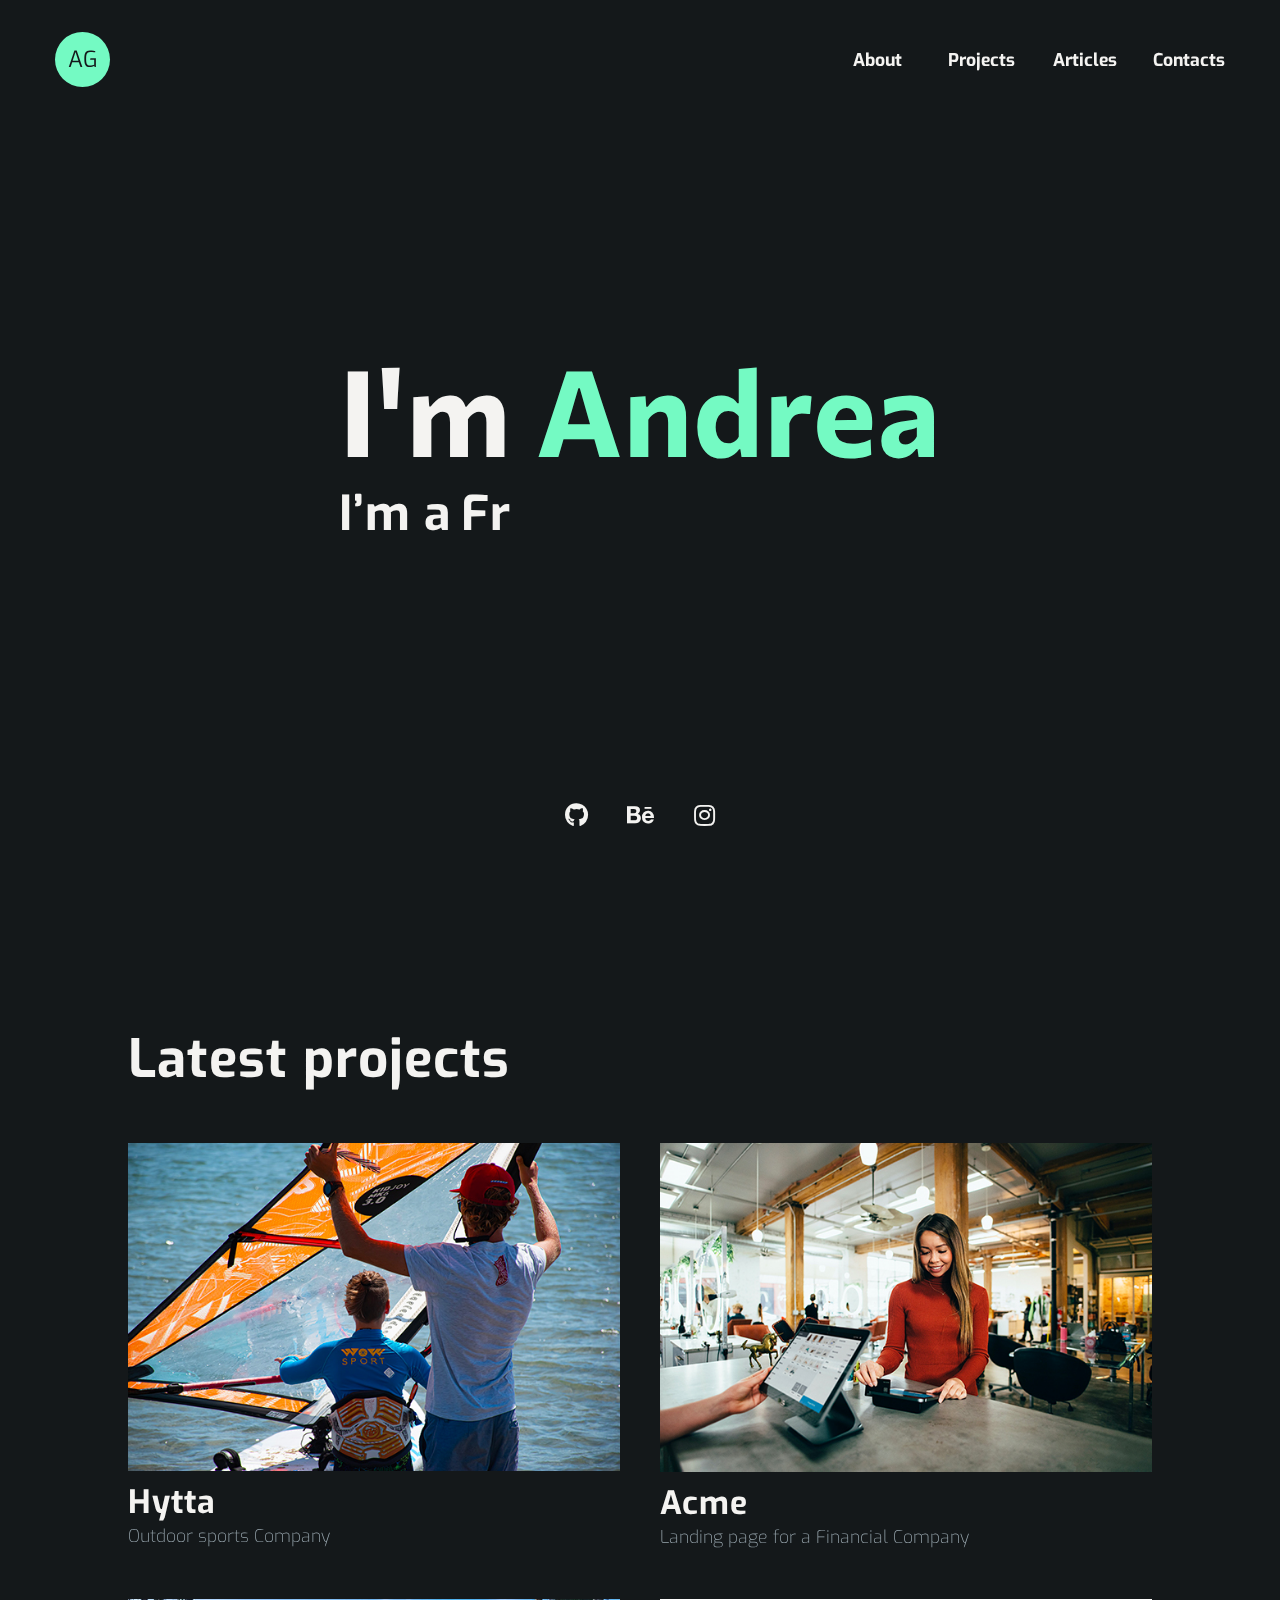
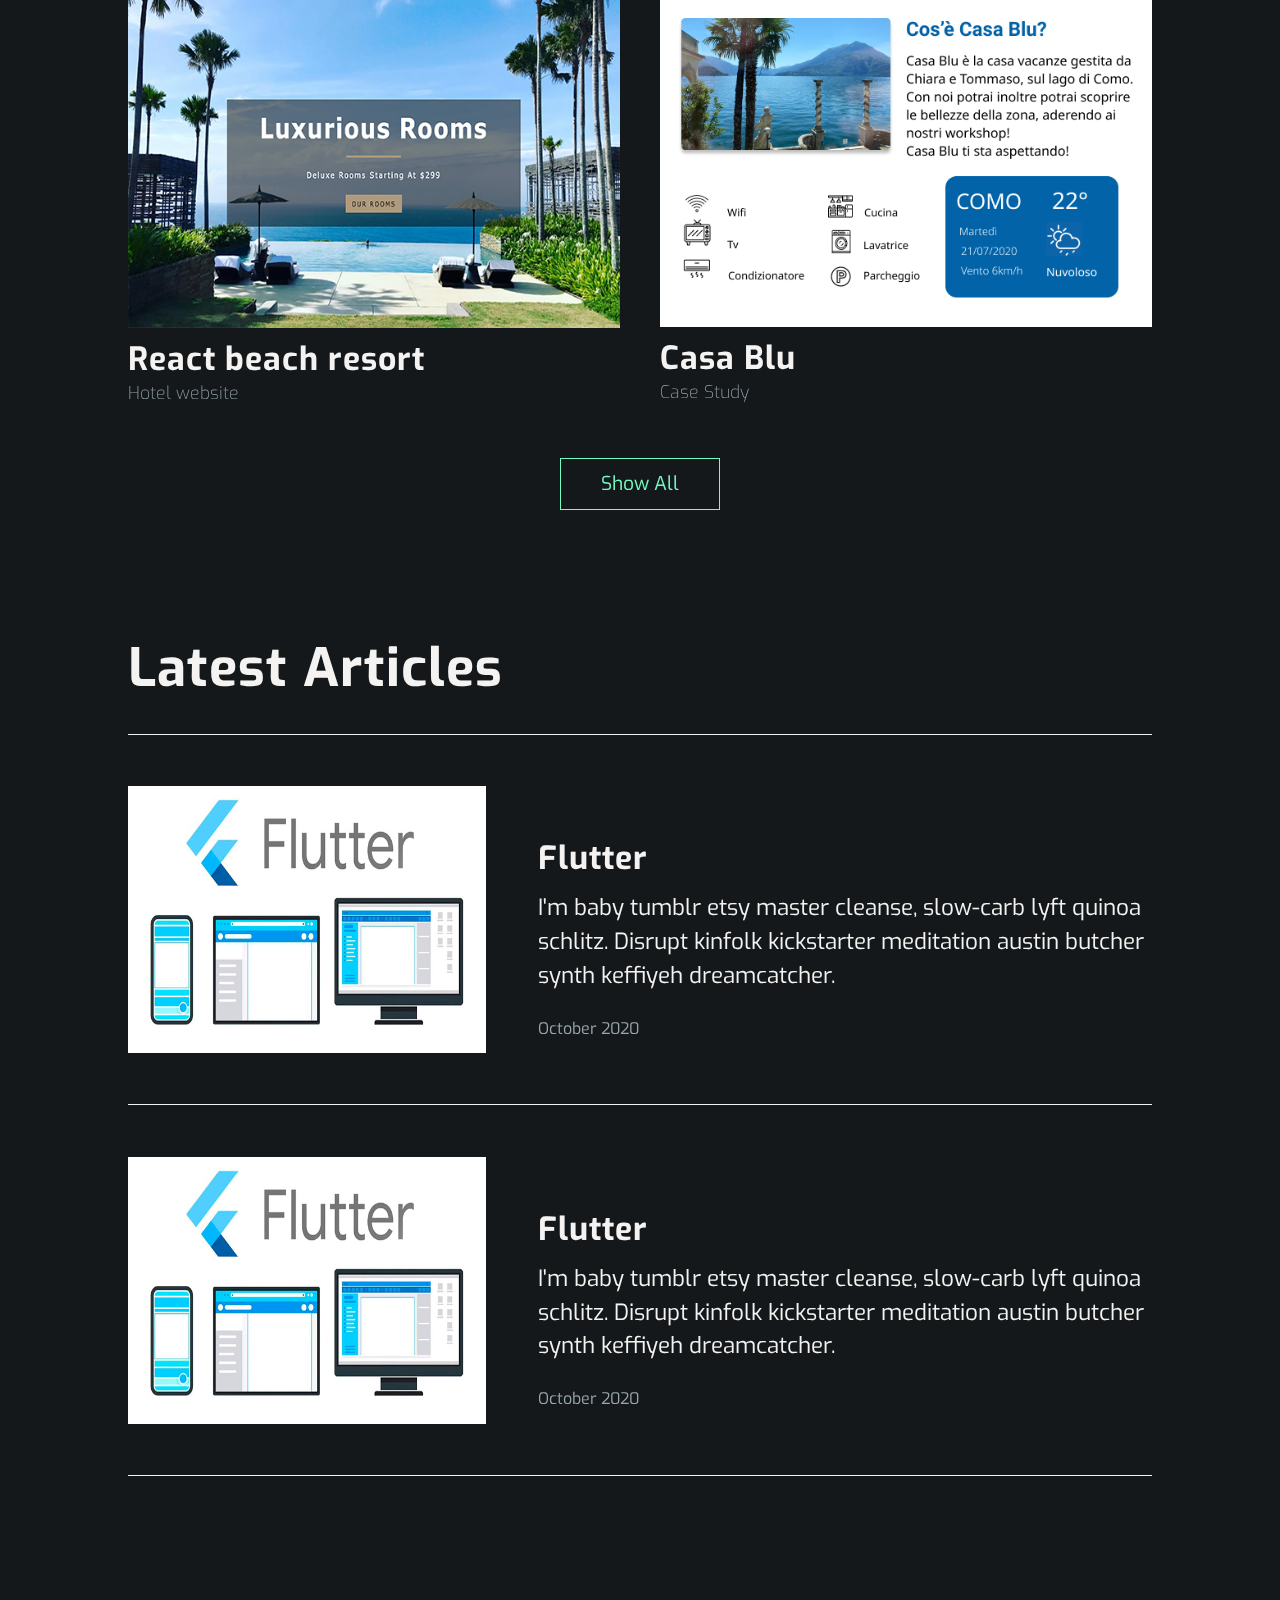
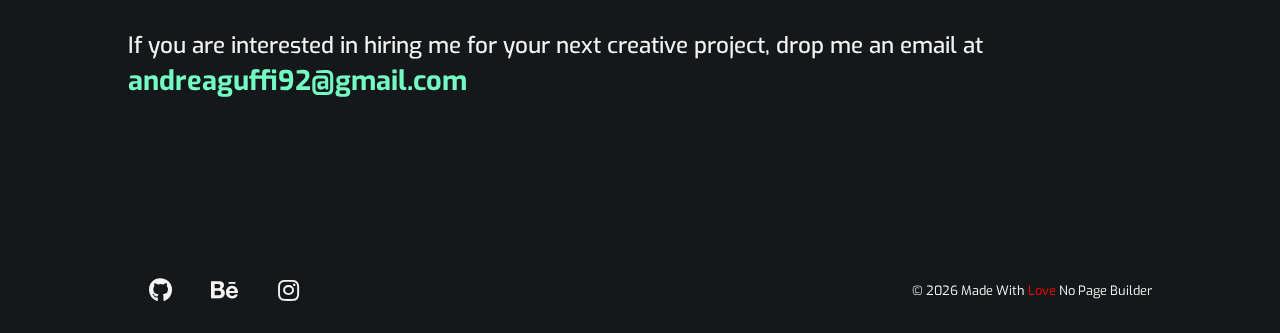
==== index.html @ 1f2b2661 "ok" ====
<!DOCTYPE html>
<html lang="en">
<head>
    <meta charset="UTF-8">
    <meta name="viewport" content="width=device-width, initial-scale=1.0">
    <title>Andrea Guffi Dev</title>
    <!-- font-awesome -->
  <link rel="stylesheet" href="./fontawesome-free-5.12.1-web/css/all.min.css" />
  <!-- font family -->
  <link href="https://fonts.googleapis.com/css2?family=Commissioner:wght@400;600;700&display=swap" rel="stylesheet">
  <link href="https://fonts.googleapis.com/css2?family=Exo:wght@200;400;500;600;700&display=swap" rel="stylesheet">
  <!-- css -->
  <link rel="stylesheet" href="style.css" />
</head>
<body>
  <!-- without this cursor doesn't works-->
  <div class="cursor"></div>

  <!-- navbar -->
  <nav class="nav" id="nav">
    <div class="nav-center">
      <!-- nav header -->
      <div class="nav-header">
        <div class="logo">
          <a href="index.html"><p>AG</p></a> 
        </div>
      
         <!-- <a href="index.html">Guffi Andrea</a> -->
        
        <button class="nav-btn" id="nav-btn">
          <i class="fas fa-bars"></i>
        </button>
      </div>
      <!-- nav-links -->
      <ul class="nav-links">
        <li>
          <a href="about.html">About</a>
        </li>
        <li>
          <a href="projects.html">Projects</a>
        </li>
        <li>
          <a href="articles.html">Articles</a>
        </li>
        <li>
          <a href="contacts.html">Contacts</a>
        </li> 
      </ul>
    </div>
  </nav>
  <!-- end of navbar -->
  <!-- sidebar -->
  <aside class="sidebar" id="sidebar">
    <div>
      <button class="close-btn" id="close-btn">
        <i class="fas fa-times"></i>
      </button>
      <!-- nav-links -->
      <ul class="sidebar-links">
          <a href="about.html">About</a>
        </li>
        <li>
          <a href="projects.html">Projects</a>
        </li>
        <li>
          <a href="articles.html">Articles</a>
        </li>
        <li>
          <a href="contacts.html">Contacts</a>
        </li> 
      </ul>
      <!-- social icons -->
      <ul class="social-icons ">
        <li>
          <a href="https://github.com/andreuhh" class="social-icon mobile">
            <i class="fab fa-github"></i>
          </a>
        </li>
        <li>
          <a href="https://www.behance.net/andreaguffi" class="social-icon mobile">
            <i class="fab fa-behance"></i>
          </a>
        </li>
        <li>
          <a href="https://www.instagram.com/andrea_wanderlust92/" class="social-icon mobile">
            <i class="fab fa-instagram"></i>
          </a>
        </li>
      </ul>
    </div>
  </aside>

  <div class="hero">
    <div class="hero__content">
        <h1>I'm <span>Andrea</span></h1>
        <div class="intro">
          <h3>I’m  a </h3>
          <h3 class="typing"></h3>
        </div>
    </div>
  </div>
  <ul class="social-icons hero-icons">
    <li>
      <a href="https://github.com/andreuhh" class="social-icon second">
        <i class="fab fa-github"></i>
      </a>
    </li>
    <li>
      <a href="https://www.behance.net/andreaguffi" class="social-icon second">
        <i class="fab fa-behance"></i>
      </a>
    </li>
    <li>
      <a href="https://www.instagram.com/andrea_wanderlust92/" class="social-icon second">
        <i class="fab fa-instagram"></i>
      </a>
    </li>
  </ul>

  <main>
    <h2>Latest projects</h2>

    <section class="projects">

      <article class="projects__container">
        <div class="projects__container__single">
          <!--<div class="cardImg cardImg--1"></div>-->
            <img src="img/hytta-sm.jpg" alt="" width="100%" height="auto">
          <a href="hytta.html"><h4>Hytta</h4></a>
          <p>Outdoor sports Company</p>
        </div>

        <div class="projects__container__single">
          <!--<div class="cardImg cardImg--2"></div>-->
          <img src="img/acme.jpg" alt="" width="100%" height="auto">
          <a href="acme.html"><h4>Acme</h4></a>
          <p>Landing page for a Financial Company</p>
        </div>

      </article>

      <article class="projects__container">
        <div class="projects__container__single">
          <img src="img/resort-sm.jpg" alt="" width="100%" height="auto">
          <a href="reactresort.html"><h4>React beach resort</h4></a>
          <p>Hotel website</p>
        </div>

        <div class="projects__container__single">
          <!--<div class="cardImg cardImg--1"></div>-->
          <img src="img/casabluCard.jpg" alt="" width="100%" height="auto">
          <a href=""><h4>Casa Blu</h4></a>
          <p>Case Study</p>
        </div>       
      </article>
 
      <a href="projects.html">
        <button class="btn--primary">Show All</button>
      </a>
    </section>

    <h2>Latest Articles</h2>
    <section class="blog">

      <article class="blog__container">

        <div class="blog__container__single">
          <img src="img/flutter-sm.jpg" alt="" width="100%" height="auto"> 
          <div class="blog__container__single--container">
            
            <a href=""><h4>Flutter</h4></a>
            <p>I'm baby tumblr etsy master cleanse, slow-carb lyft quinoa schlitz. Disrupt kinfolk kickstarter meditation austin butcher synth keffiyeh dreamcatcher.</p>
            <p class="date">October 2020</p>
          </div>   
        </div>

        <div class="blog__container__single">
          <img src="img/flutter-sm.jpg" alt="" width="100%" height="auto"> 
          <div class="blog__container__single--container">
            
            <a href=""><h4>Flutter</h4></a>
            <p>I'm baby tumblr etsy master cleanse, slow-carb lyft quinoa schlitz. Disrupt kinfolk kickstarter meditation austin butcher synth keffiyeh dreamcatcher.</p>
            <p class="date">October 2020</p>
          </div>  
        </div>

      </article>
    </section>

    <div class="emailCta">
      <p>If you are interested in hiring me for your next creative project, drop me an email at</p>
      <a href="andreaguffi92@gmail.com">andreaguffi92@gmail.com</a>
    </div>
  </main>

  <!-- footer -->
  <footer class="footer">

    <ul class="social-icons">
      <li>
        <a href="https://github.com/andreuhh" class="social-icon">
          <i class="fab fa-github"></i>
        </a>
      </li>
      <li>
        <a href="https://www.behance.net/andreaguffi" class="social-icon">
          <i class="fab fa-behance"></i>
        </a>
      </li>
      <li>
        <a href="https://www.instagram.com/andrea_wanderlust92/" class="social-icon">
          <i class="fab fa-instagram"></i>
        </a>
      </li>
    </ul>
    
    <p>&copy; <span id="date"></span> Made with <span class="love">love</span> No page builder</p>
  </footer>

   <!-- Script -->
  <script src="./js/app.js"></script> 
  <script src="/js/mouse.js"></script> 
</body>
</html>
---- style.css ----
/*
=============== 
Variables
===============
*/
:root {
  --dark-background: #2F2D2B;
  --dark-background: #14181a;
  --secondary-col:#74FAC3;
  --my-gray-1: #F4F3F1;
  --text-tertiary: #98a6ae;

  --ff-primary: 'Exo', sans-serif;
  --ff-secondary: 'Commissioner', sans-serif;;
  --transition: all 0.3s ease-out;
  --radius: 0.5rem;
  --light-shadow: 0 5px 15px rgba(0, 0, 0, 0.1);
  --dark-shadow: 0 5px 15px rgba(0, 0, 0, 0.2);
  --max-width: 1170px;
}
/*
=============== 
Global Styles
===============
*/

*,
*:before,
*:after {
    -webkit-box-sizing: border-box;
        -moz-box-sizing: border-box;
            box-sizing: border-box;
            /* added later */
            margin: 0;
            padding: 0;
}

body {
  cursor: none;
  font-family: var(--ff-primary);
  background: var(--dark-background);
  color: #f6f5f5;
  font-size: 0.875rem;
}
ul {
  list-style-type: none;
}
a {
  text-decoration: none;
}
img:not(.nav-logo) {
  width: 100%;
  display: block;
}

h1,
h2,
h3,
h4 {
  font-family: var(--ff-primary);
  color: var(--my-gray-1);
  letter-spacing: 1px;
}
h1 {
  font-family: var(--ff-secondary);
  font-size: 3.5rem;
  font-weight: 700;
}
h2 {
  
  font-size: 2rem;
  text-align: left;
}
h3 {
  font-size: 1.7rem;
}
h4 {
  font-size: 1.5rem;
}
p {
  font-size: 1.3rem;
  color: var(--my-gray-1);
  line-height: 1.5;
}

@media screen and (min-width: 768px) {
  h1 {
    font-size: 4.5rem;
  }
  h2 {
    font-size: 3.5rem;
  }
  h3 {
    font-size: 1.75rem;
  }
  h4 {
    font-size: 1rem;
  }
  p{font-size: 1.4rem}
}

@media screen and (min-width: 1000px){
    h1 {
        font-size: 7.5rem;
      } 
      h2 {
        font-size: 3.3rem;
      }
      h3 {
        font-size: 3rem;
      }
      h4 {
        font-size: 2rem;
      }
}


/*  global classes */

.logo{
    width: 55px;
    height: 55px;
    border-radius: 50%;
    background: var(--secondary-col);
    display: flex;
    justify-content: center;
    align-items: center;  
    align-content: center; 
    text-align: center;
}

.logo a:hover{border-bottom: none !important;}

.logo p{margin: 0; color: var(--dark-background);}

.btn {
  color: var(--my-gray-1);
  padding: 0.5rem 1rem;
  display: inline-block;
  font-weight: 700;
  -webkit-transition: var(--transition);
  transition: var(--transition);
  font-size: 1rem;
  border: 2px solid var(--my-gray-1);
  /*cursor: pointer;*/
}

/* section */
.section {
  padding: 3rem 0;
}

.section-center {
  width: 90vw;
  margin: 0 auto;
  max-width: 1170px;
}
@media screen and (min-width: 992px) {
  .section-center {
    width: 95vw;
  }
}

.section-title {
  margin-bottom: 3rem;
  text-align: center;
}

/*
=============== 
Navbar
===============
*/
#nav {
  background: var(--dark-background);
}
#nav a {
  color: var(--my-gray-1);
  font-size: 1.1rem;
}

/*#nav a:hover{
  border-bottom: 2px solid var(--secondary-col);
}*/

.nav-links {
  display: none;
}
.nav {
  background-color: var(--dark-background);
  height: 5rem;
  padding: 2rem;
  display: grid;
  -webkit-box-align: center;
  align-items: center;
  -webkit-transition: var(--transition);
  transition: var(--transition);
}
.nav-center {
  width: 100%;
  max-width: 1170px;
  margin: 0 auto;
}
.nav-header {
  background: var(--dark-background);
  display: grid;
  grid-template-columns: auto 1fr;
  -webkit-box-align: center;
  align-items: center;
}

.nav-header a{
  font-family: var(--ff-primary);
}

.nav-btn {
  background: transparent;
  border-color: transparent;
  color: var(--my-gray-1);
  font-size: 1.8rem;
  /*cursor: pointer;*/
  justify-self: end;
  outline: none;
}
@media screen and (min-width: 768px) {
  .nav {
    background: var(--dark-background);
  }
  .nav-btn {
    display: none;
  }
  .nav-links {
    display: grid;
    grid-template-columns: repeat(4, 1fr);
    justify-items: center;
    -webkit-column-gap: 2rem;
    -moz-column-gap: 2rem;
    column-gap: 2rem;
    justify-self: end;
    color: var(--secondary-col);
    z-index: 100;
  }
  .nav-links a {
    text-transform: capitalize;
    color: var(--secondary-col);
    font-weight: bold;
    -webkit-transition: var(--transition);
    transition: var(--transition);
   
  }
  
  .nav-center {
    color: var(--my-gray-1);
    display: grid;
    grid-template-columns: auto 1fr;
    -webkit-box-align: center;
    align-items: center;
  }
}
/*
=============== 
Sidebar
===============
*/
.sidebar {
  position: fixed;
  top: 0;
  left: 0;
  width: 100%;
  height: 100%;
  background: var(--dark-background);
  z-index: 4;
  display: grid;
  place-items: center;
  -webkit-transition: var(--transition);
  transition: var(--transition);
  /* add later */
  -webkit-transform: translateX(-100%);
  transform: translateX(100%);
}
/* toggle sidebar */
.show-sidebar {
  -webkit-transform: translateX(0);
  transform: translateX(0);
}
.sidebar-links {
  text-align: center;
}
.sidebar-links a {
  font-size: 2rem;
  text-transform: capitalize;
  -webkit-transition: var(--transition);
  transition: var(--transition);
  color: var(--my-gray-1);
  display: inline-block;
  margin-bottom: 1.5rem;
}
.sidebar-links a:hover {
  color: var(--secondary-col);
}
.social-icons {
  text-align: center;
  display: grid;
  margin-top: 3rem;
  width: 12rem;
  grid-template-columns: repeat(3, 1fr);
  justify-items: center;
  color: var(--my-gray-1);
}
.social-icon {
  font-size: 1.5rem;
  color: var(--my-gray-1);
  -webkit-transition: var(--transition);
  transition: var(--transition);
}

.social-icon:hover {
  color: var(--secondary-col);
}
.close-btn {
  position: absolute;
  top: 2rem;
  right: 2rem;
  font-size: 2rem;
  background: transparent;
  border: transparent;
  -webkit-transition: var(--transition);
  transition: var(--transition);
  color: var(--my-gray-1);
  outline: none;
  /*cursor: pointer;*/
}
.close-btn:hover {
  opacity: .9;
}

/*
=============== 
Hero
===============
*/
.hero{
    height: 70vh;
    background: var(--dark-background);
    background-size: cover;
    background-position: center;
    display: flex;
    justify-content: center;
    align-items: center;
    text-align: center;  
    margin: 0 7%;
}

.hero__content span{
    color: var(--secondary-col);
}

.hero h1{
    color: var(--my-gray-1);
}

.hero-icons{margin: 0 auto;}

.intro{display: flex;}
.typing{
  margin-left: 10px;
  position: relative;
}

.typing::after{
  content: "";
  position: absolute;
  right: 5px;
  width: 1px;
  height: 30px;
  /*border-right:  1px solid #fff;*/
  animation: blink 0.5s infinite ease;
}

@keyframes blink{
  0%{
    opacity: 0;
  }
  100%{
    opacity: 1;
  }
}

@media screen and (min-width: 768px){
  .hero{height: 80vh;}
}

/*
=============== 
main
===============
*/

main{margin: 20% 5% 10% 5%;text-align: center;}

section.projects{margin-bottom: 15%;}

section.projects p{font-weight: 200; font-size: 1.1rem;}

.projects__container__single{margin-top: 10%;text-align: left;}
.projects__container__single h4{padding-top: 2%; font-weight: 700;}
.projects__container__single p{color: var(--text-tertiary);}

@media screen and (min-width: 768px){
    main{margin: 15% 7% 10% 7%;text-align: center;} 
    .projects__container{
        display: grid; 
        justify-content: space-around;
        grid-template-columns: 1fr 1fr;
        grid-gap: 40px;
    }
}

@media screen and (min-width: 1024px){
  main{margin: 15% 10% 10% 10%;text-align: center;} 
  .projects__container{
      display: grid; 
      justify-content: space-around;
      grid-template-columns: 1fr 1fr;
      grid-gap: 40px;
  }
}

.btn--primary{
  background-color: var(--dark-background);
  text-align: center;
  margin: 5% auto;
  color: var(--secondary-col);
  border: 1px solid var(--secondary-col);
  padding: .6rem 2.2rem;
  font-size: 1.2rem;
  -webkit-transition: var(--transition);
  transition: var(--transition);
  /*cursor: pointer;*/
  font-family: var(--ff-primary);
  transition: var(--transition);
  outline: none;
}

.btn--primary:hover{
  background-color: var(--secondary-col);
  color: var(--dark-background);
}


@media screen and (min-width: 768px){
  .btn--primary{padding: .8rem 2.5rem;}
  section.projects{margin-bottom: 7%;}
}

/*
=============== 
blog
===============
*/
.blog__container{text-align: left; padding-top: 3%;}
.blog__container p{padding: 2% 0;}
.blog__container__single{padding: 5% 0;}
.blog__container__single:last-child{border-bottom: 1px solid var(--my-gray-1);}
.blog__container__single--container{padding-top: 5%;}

p.date{ 
  font-size: .9rem;
  color: var(--text-tertiary);
}


@media screen and (min-width: 768px){
  .blog__container__single{display: flex; border-bottom: 1px solid var(--my-gray-1);}
  .blog__container__single:first-child{border-top: 1px solid var(--my-gray-1);}
  .blog__container__single img{width: 35%;}
  .blog__container__single--container{width: 65%; padding-left: 5%;}
  p.date{ font-size: 1rem;}
}

/*
=============== 
email cta
===============
*/
.emailCta{text-align: left;}
.emailCta p:first-child{padding-top: 15%; font-weight: 500;}
.emailCta a{
  font-size: 1.7rem; 
  color: var(--secondary-col);
  font-weight: 700;
}

@media screen and (min-width: 1024px){
  .emailCta{text-align:left;}
}

/*
=============== 
footer
===============
*/
footer{
  display: flex;
  justify-content: space-between;
  align-items: center;
  margin: 2% 10% 2% 10%;
}

.footer .social-icons {
  margin-bottom: 0rem; 
}
.footer .social-icon {
  color: var(--my-gray-1);
}
.footer .social-icon:hover {
  color: var(--secondary-col);
}
.footer p {
  margin-top: 3rem; 
  font-size: .8rem;
  text-transform: capitalize;
  text-align: center;
  color: var(--my-gray-1);
}

.love{color: red;}

@media screen and (max-width: 500px) {
  .footer {
    display: block;
    margin: 15% 5% 2% 5%;
  }

  .footer p{
    order: 1;
    padding: 5px 0; 
  }

  .footer .social-icons{margin: 0 auto;}
}

/*
=============== 
Projects Page
===============
*/

.btn--primary--project{text-align: center !important;}

/*
=============== 
BLOG Page
===============
*/

.blog__page{
  padding-bottom: 20%;
}

@media screen and (min-width: 768px){
  .blog__page{
    padding-bottom: 10%;
  }
}

/*
=============== 
About Page
===============
*/
.hero__content--about h1{
  font-size: 2rem;
  text-align: left;
}

.description__text{
  text-align: left;
  padding-top: 5%;
}

.description--sport{padding-top: 15%;}


@media screen and (min-width: 900px){
  .hero__content--about h1{
    font-size: 3rem;
  }

  .description{
    display: grid;
    grid-template-columns: 1fr 1fr;
    grid-gap: 45px;
  }
  .description__text{order: 0; padding-top: 0;}
  .description__img{order: 1;}
}


/*
=============== 
Skills
===============
*/
section.skills{padding-top: 25%;}

.skill {
  margin-bottom: 1.25rem;
}

.skill p {
  margin-bottom: 0.5rem;
  text-transform: capitalize;
  color: var(--my-gray-1);
  text-align: left;
}
.skill-container {
  background: var(--my-gray-1);
  height: 1rem;
  width: 90%;
  border-radius: var(--radius);
  position: relative;
}
.skill-value {
  position: absolute;
  top: 0;
  left: 0;
  background: var(--secondary-col);
  height: 100%;
  width: 50%;
  border-radius: var(--radius);
}
.value-100 {
  width: 100%;
}
.value-90 {
  width: 90%;
}
.value-70 {
  width: 70%;
}
.value-60{
  width: 60%;
}
.value-80 {
  width: 80%;
}
.value-50{
  width: 50%;
}
.skill-text {
  position: absolute;
  top: -2rem;
  left: 50%;
  -webkit-transform: translateX(-50%);
  transform: translateX(-50%);
}
.skill-text-60 {
  left: 60%;
}
.skill-text-70 {
  left: 70%;
}
.skill-text-90 {
  left: 90%;
}
.skill-text-80 {
  left: 80%;
}
.skill-text-100 {
  left: 100%;
}

@media screen and (min-width: 768px) {
  .skills-center {
    display: grid;
    grid-template-columns: 1fr 1fr;
    -webkit-column-gap: 2rem;
    -moz-column-gap: 2rem;
    column-gap: 2rem;
  }
  section.skills{padding-top: 15%;}
}

/*
=============== 
Contacts
===============
*/
section.contacts{text-align: left;}
section.contacts a{color: var(--secondary-col); font-weight: 700;}
section.contacts p{padding-top: 10%;}


/*
=============== 
SINGLE PROJECT
===============
*/

.hero--project{
  background: url(img/hytta-bg.jpg) no-repeat center center;
  background-size: cover;
  background-position: center;
  margin-left: 0;
  margin-right: 0;
  margin-top: 15%;
}

.hero--project.hero--project--resort{background: url(img/resortbg.jpg) no-repeat center center;}
.hero--project.hero--project--acme{background: url(img/acme-bg.jpg) no-repeat center center;}

.main__project h1{font-size: 3rem; text-align: left; margin-top: -10%;}

.main__project--info{
  padding-top: 10%;
  display: flex;
  justify-content: space-between;
  align-items: center;
}

.main__project--info p{font-size: 1.1rem;}

.main__project--info p,
.main__project--info a{
  color: var(--text-tertiary);
}

.main__project--content{
  text-align: left;
  padding-top: 10%;
}

.main__project--content h3{
  padding-top: 5%;
  padding-bottom: 3%;
  font-size: 2.1rem;
}

.main__project--content img{
  padding-top: 5%;
  padding-bottom: 5%;
}

@media screen and (min-width: 768px){
  .hero--project{
    margin-top: 5%;
  }

  .main__project--info,
  .main__project--content{
    padding-top: 3%;
  }

  .main__project--content h3{
    padding-top: 3%;
    padding-bottom: 2%;
    font-size: 2.3rem;
  }
}

/*
=============== 
CURSOR
===============
*/
.cursor{
  width: 1.8rem;
  height: 1.8rem;
  border: 2px solid var(--secondary-col);
  border-radius: 50%;
  position: absolute;
  transform: translate(-100%, -100%);
  pointer-events: none;
  transition: all 0.3s ease;
  transition-property: transform, background;
  transform-origin: 100% 100%;
  z-index: 1;
  /*backdrop-filter: grayscale();*/
  backdrop-filter: hue-rotate(180deg);
  display: none;
}

.link-grow{
  transform: scale(1.5);
  background: var(--text-tertiary);
}

.hovered-link{
  color: red;
}

@media screen and (min-width: 1025px){
  .cursor{
    /*transform: translate(-50%, -50%);*/
    display: block;
  }
}
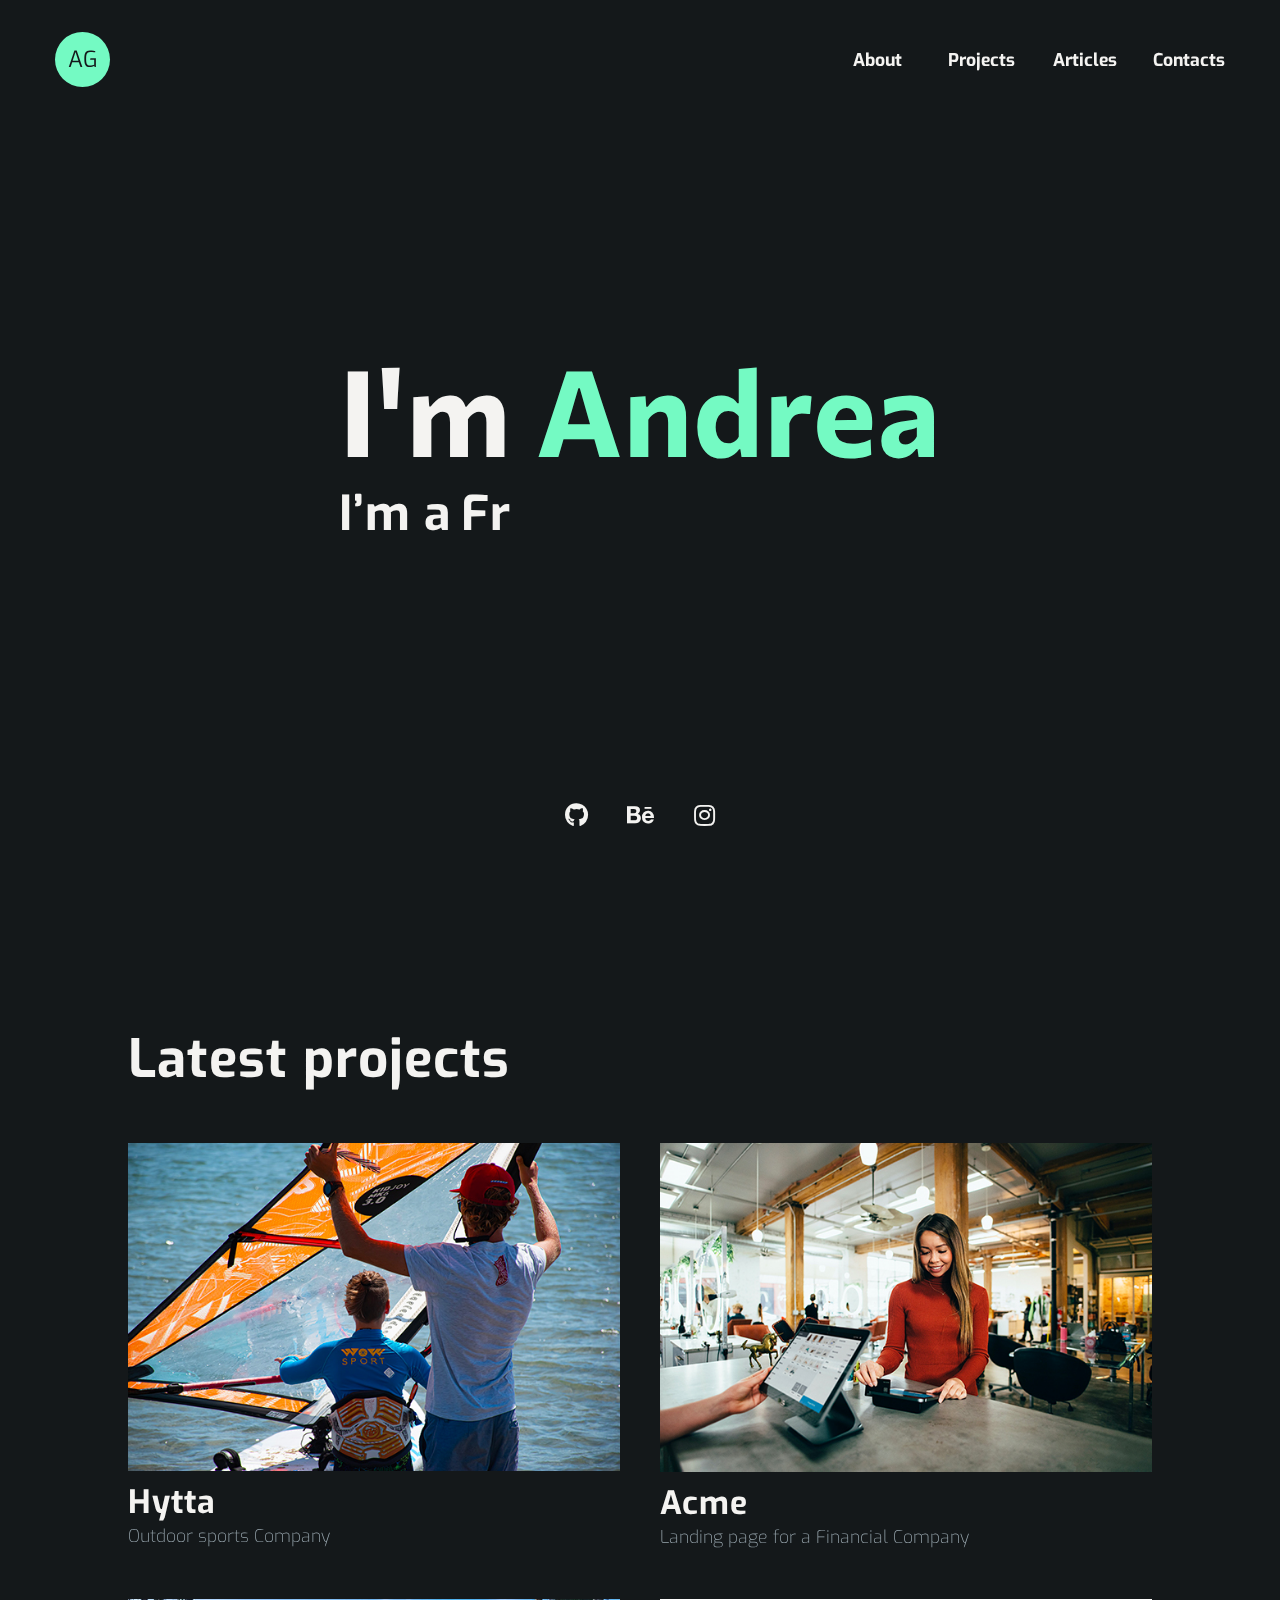
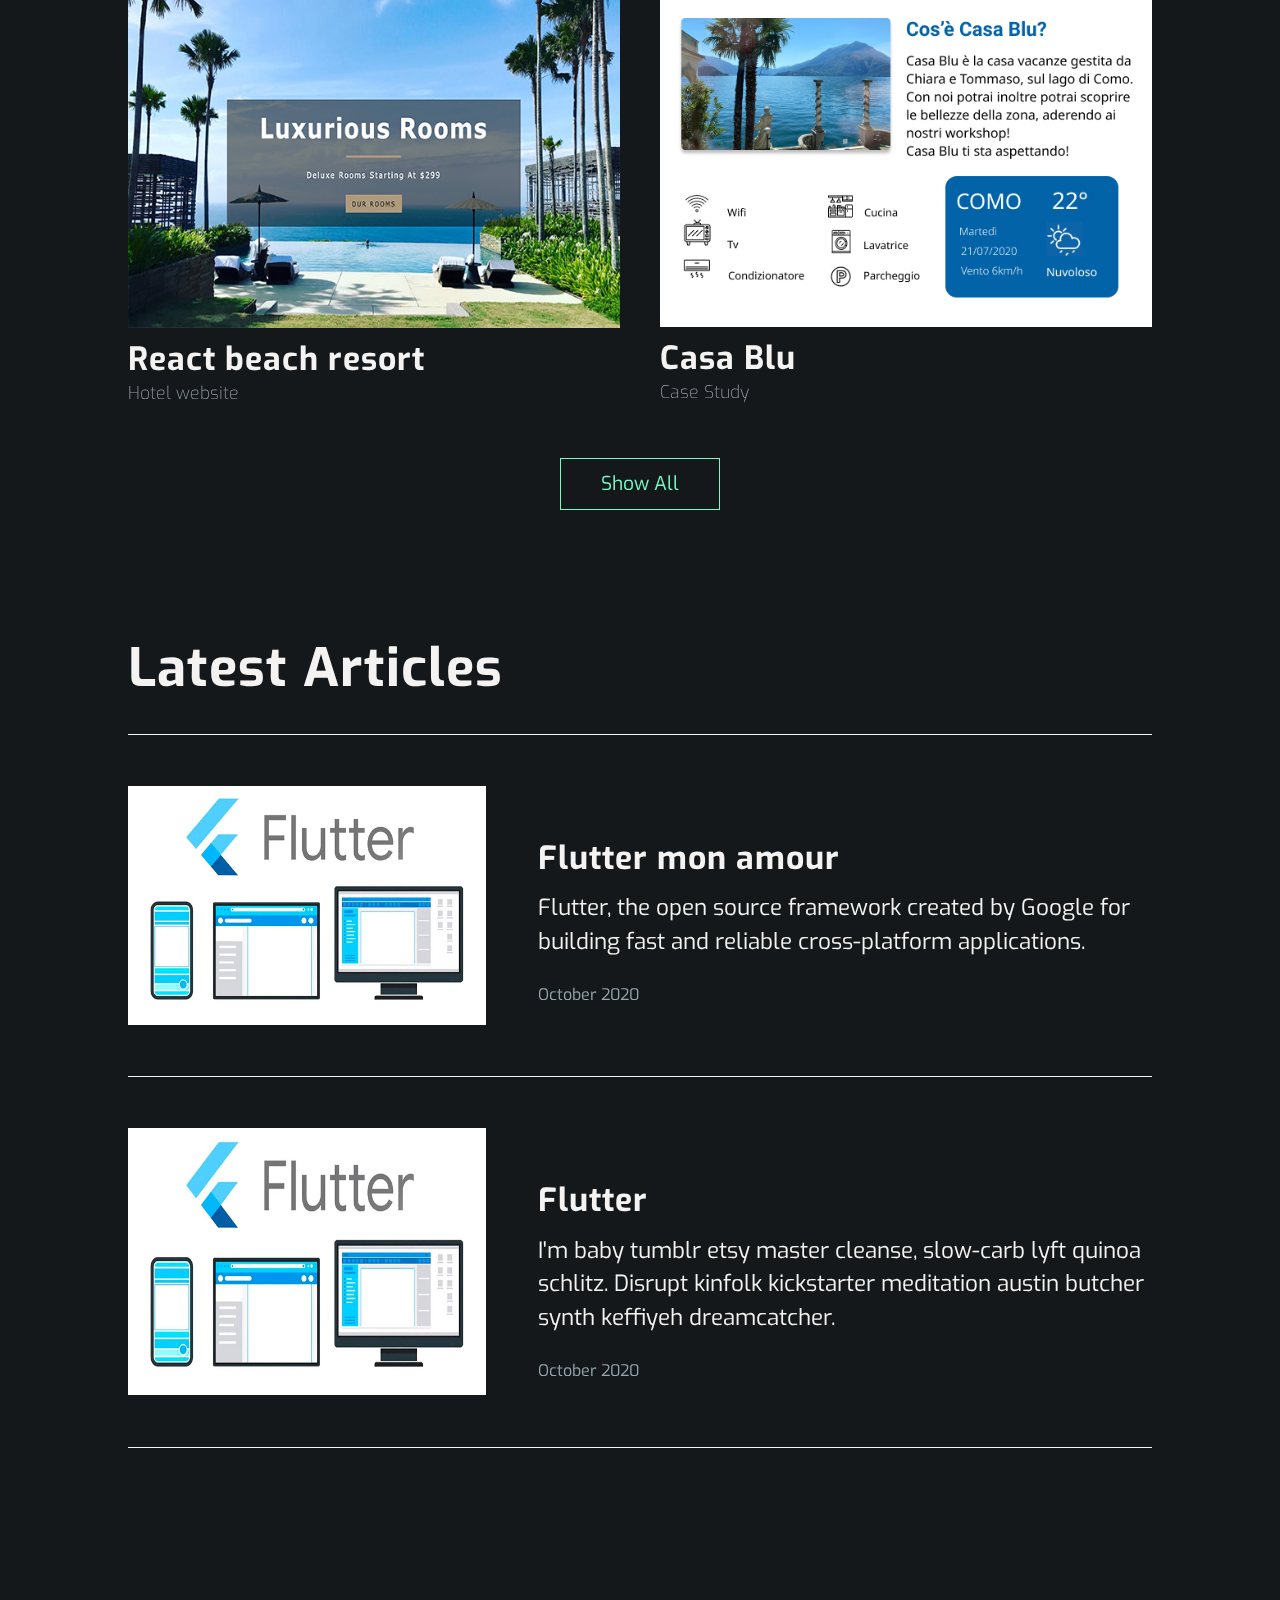
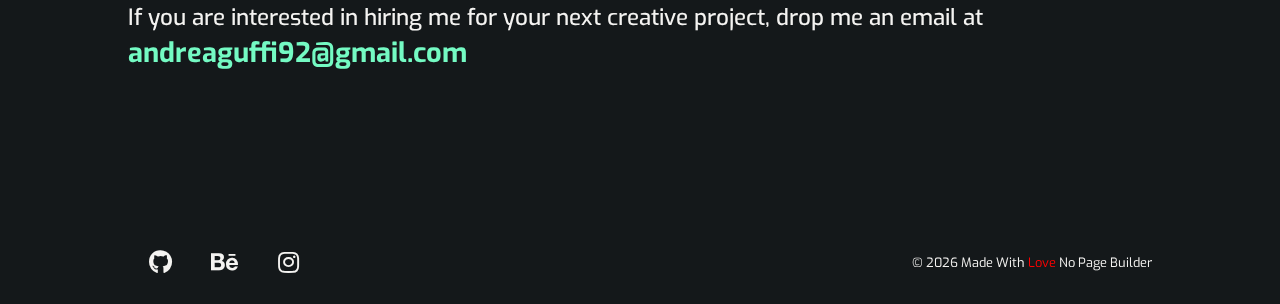
==== commit 56460574: "flutter article" ====
--- a/index.html
+++ b/index.html
@@ -149,7 +149,7 @@
         <div class="projects__container__single">
           <!--<div class="cardImg cardImg--1"></div>-->
           <img src="img/casabluCard.jpg" alt="" width="100%" height="auto">
-          <a href=""><h4>Casa Blu</h4></a>
+          <a href="casablu-bg.html"><h4>Casa Blu</h4></a>
           <p>Case Study</p>
         </div>       
       </article>
@@ -168,8 +168,11 @@
           <img src="img/flutter-sm.jpg" alt="" width="100%" height="auto"> 
           <div class="blog__container__single--container">
             
-            <a href=""><h4>Flutter</h4></a>
-            <p>I'm baby tumblr etsy master cleanse, slow-carb lyft quinoa schlitz. Disrupt kinfolk kickstarter meditation austin butcher synth keffiyeh dreamcatcher.</p>
+            <a href="art-flutter.html"><h4>Flutter mon amour</h4></a>
+            <p>
+              Flutter, the open source framework created by Google for building 
+              fast and reliable cross-platform applications.
+            </p>
             <p class="date">October 2020</p>
           </div>   
         </div>
@@ -220,5 +223,6 @@
    <!-- Script -->
   <script src="./js/app.js"></script> 
   <script src="/js/mouse.js"></script> 
+  <script src="/js/text.js"></script>
 </body>
 </html>--- a/style.css
+++ b/style.css
@@ -709,6 +709,10 @@
 
 .hero--project.hero--project--resort{background: url(img/resortbg.jpg) no-repeat center center;}
 .hero--project.hero--project--acme{background: url(img/acme-bg.jpg) no-repeat center center;}
+.hero--project.hero--project--taag{background: url(img/taag.jpg) no-repeat center center;}
+.hero--project.hero--project--casablu{background: url(img/casablu-bg.jpg) no-repeat center center;}
+.hero--project.hero--project--tranqui{background: url(img/tranqui-bg.jpg) no-repeat center center;}
+/*.hero--project.hero--project--flutter{background: url(img/flutter.jpg) no-repeat center center;}*/
 
 .main__project h1{font-size: 3rem; text-align: left; margin-top: -10%;}
 
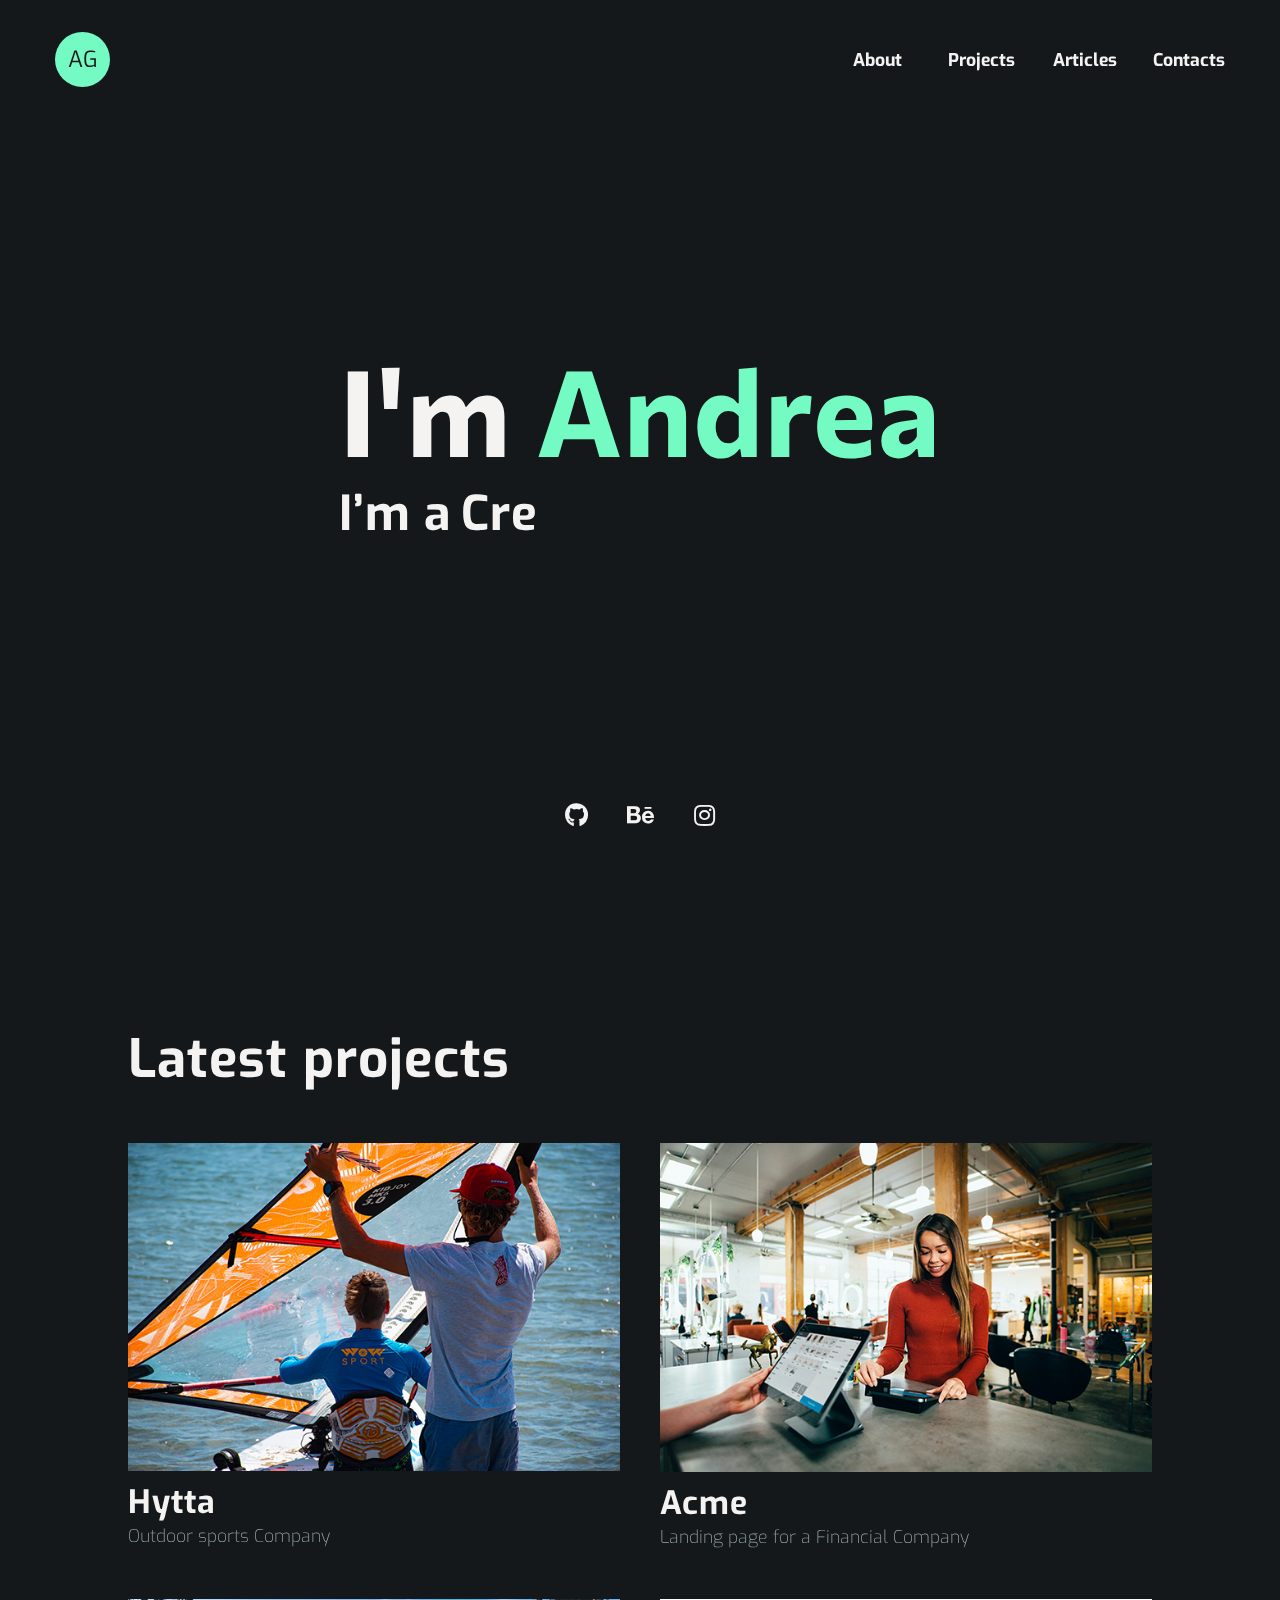
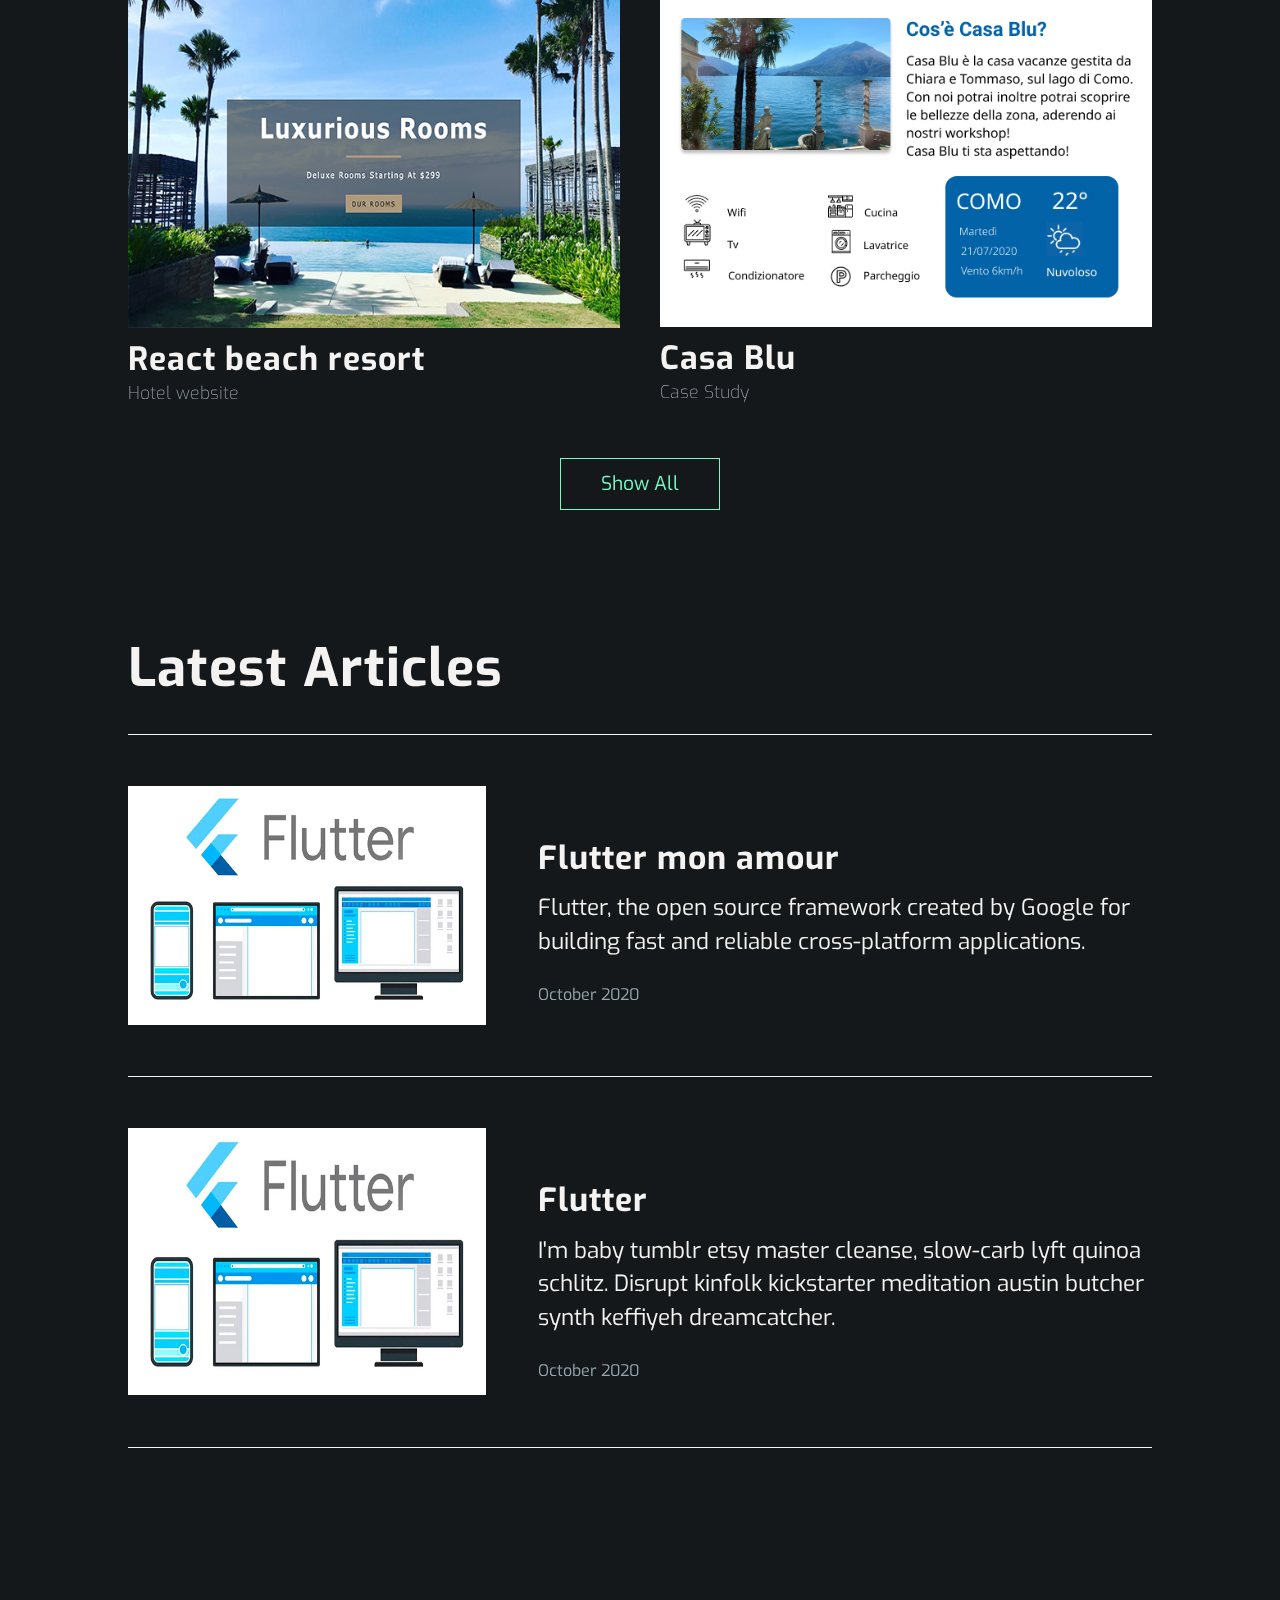
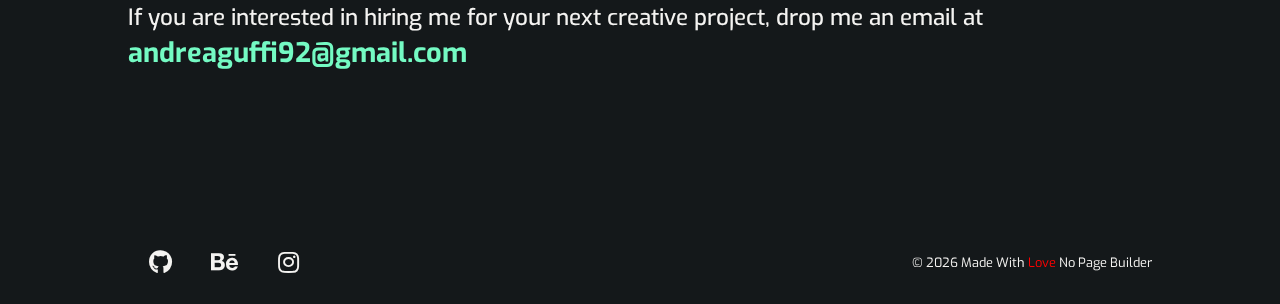
==== commit f6ed7d1e: "ok" ====
--- a/index.html
+++ b/index.html
@@ -155,7 +155,7 @@
       </article>
  
       <a href="projects.html">
-        <button class="btn--primary">Show All</button>
+        <button aria-label="Shoe all project" class="btn--primary">Show All</button>
       </a>
     </section>
 
--- a/style.css
+++ b/style.css
@@ -222,7 +222,7 @@
   justify-self: end;
   outline: none;
 }
-@media screen and (min-width: 768px) {
+@media screen and (min-width: 769px) {
   .nav {
     background: var(--dark-background);
   }
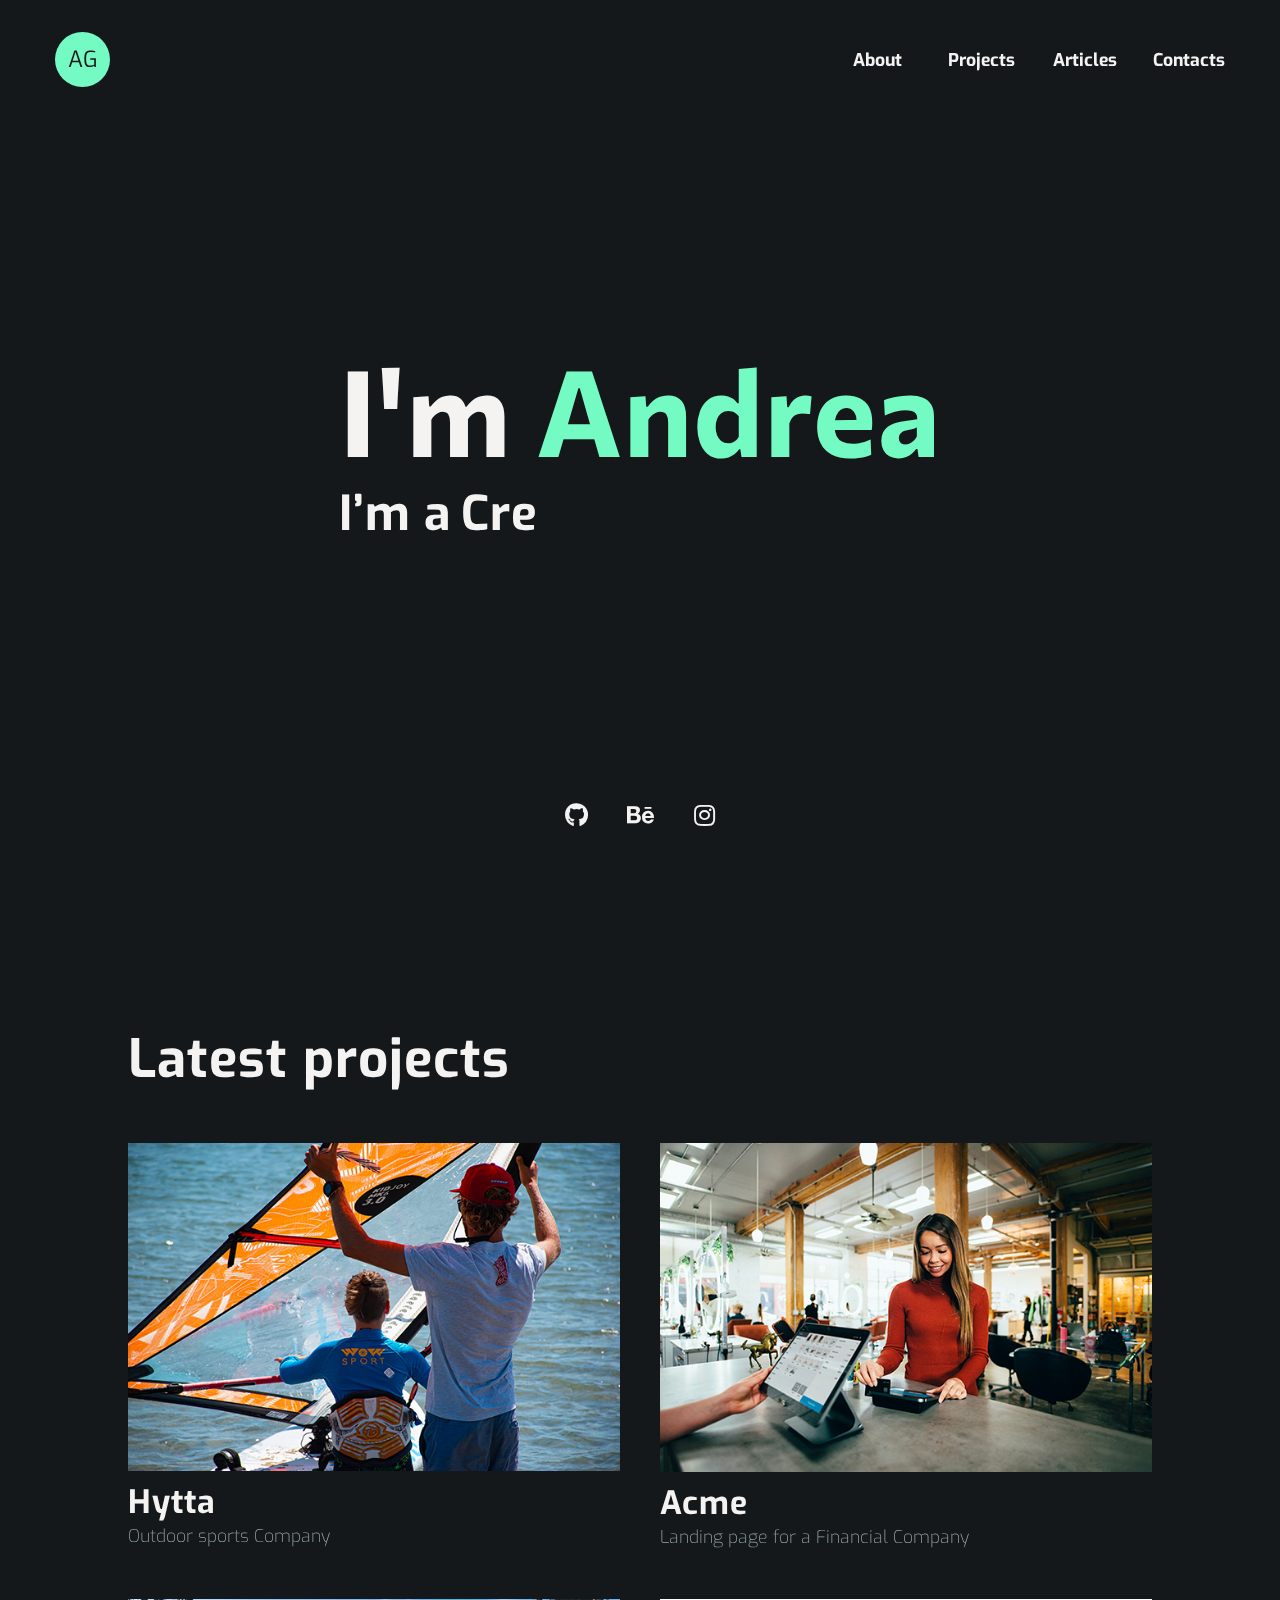
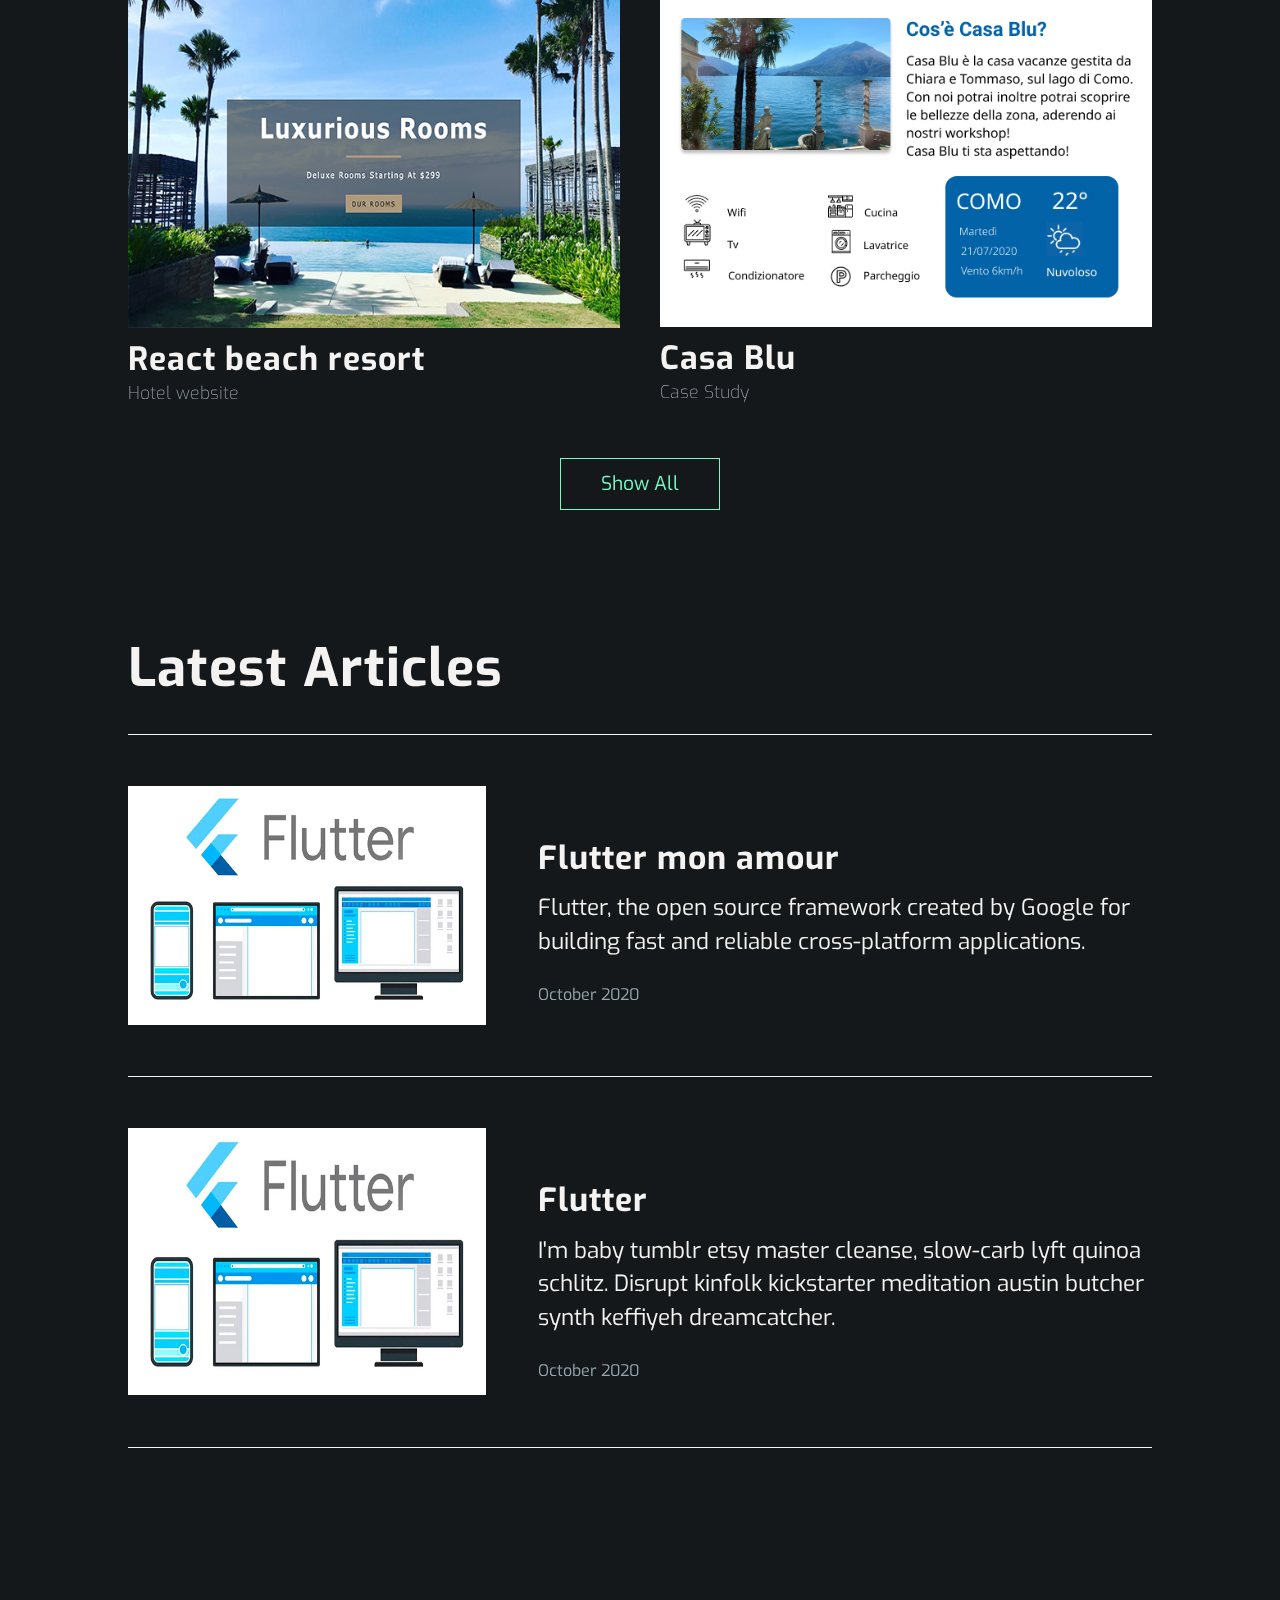
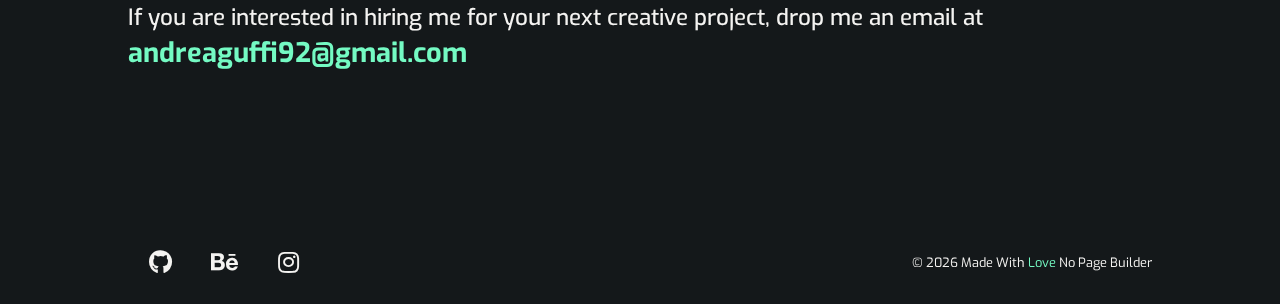
==== commit 5b2559d7: "meta description" ====
--- a/index.html
+++ b/index.html
@@ -3,6 +3,7 @@
 <head>
     <meta charset="UTF-8">
     <meta name="viewport" content="width=device-width, initial-scale=1.0">
+    <meta name="Description" content="Guffi Andrea Developer Website">
     <title>Andrea Guffi Dev</title>
     <!-- font-awesome -->
   <link rel="stylesheet" href="./fontawesome-free-5.12.1-web/css/all.min.css" />
@@ -125,14 +126,14 @@
       <article class="projects__container">
         <div class="projects__container__single">
           <!--<div class="cardImg cardImg--1"></div>-->
-            <img src="img/hytta-sm.jpg" alt="" width="100%" height="auto">
+            <img src="img/hytta-sm.jpg" alt="hytta project website img" width="100%" height="auto">
           <a href="hytta.html"><h4>Hytta</h4></a>
           <p>Outdoor sports Company</p>
         </div>
 
         <div class="projects__container__single">
           <!--<div class="cardImg cardImg--2"></div>-->
-          <img src="img/acme.jpg" alt="" width="100%" height="auto">
+          <img src="img/acme.jpg" alt="image acme project" width="100%" height="auto">
           <a href="acme.html"><h4>Acme</h4></a>
           <p>Landing page for a Financial Company</p>
         </div>
@@ -141,14 +142,14 @@
 
       <article class="projects__container">
         <div class="projects__container__single">
-          <img src="img/resort-sm.jpg" alt="" width="100%" height="auto">
+          <img src="img/resort-sm.jpg" alt="resort with poll" width="100%" height="auto">
           <a href="reactresort.html"><h4>React beach resort</h4></a>
           <p>Hotel website</p>
         </div>
 
         <div class="projects__container__single">
           <!--<div class="cardImg cardImg--1"></div>-->
-          <img src="img/casabluCard.jpg" alt="" width="100%" height="auto">
+          <img src="img/casabluCard.jpg" alt="casablu image" width="100%" height="auto">
           <a href="casablu-bg.html"><h4>Casa Blu</h4></a>
           <p>Case Study</p>
         </div>       
@@ -165,7 +166,7 @@
       <article class="blog__container">
 
         <div class="blog__container__single">
-          <img src="img/flutter-sm.jpg" alt="" width="100%" height="auto"> 
+          <img src="img/flutter-sm.jpg" alt="flutter img" width="100%" height="auto"> 
           <div class="blog__container__single--container">
             
             <a href="art-flutter.html"><h4>Flutter mon amour</h4></a>
@@ -178,7 +179,7 @@
         </div>
 
         <div class="blog__container__single">
-          <img src="img/flutter-sm.jpg" alt="" width="100%" height="auto"> 
+          <img src="img/flutter-sm.jpg" alt="flutter img" width="100%" height="auto"> 
           <div class="blog__container__single--container">
             
             <a href=""><h4>Flutter</h4></a>
--- a/style.css
+++ b/style.css
@@ -524,7 +524,7 @@
   color: var(--my-gray-1);
 }
 
-.love{color: red;}
+.love{color: var(--secondary-col);}
 
 @media screen and (max-width: 500px) {
   .footer {
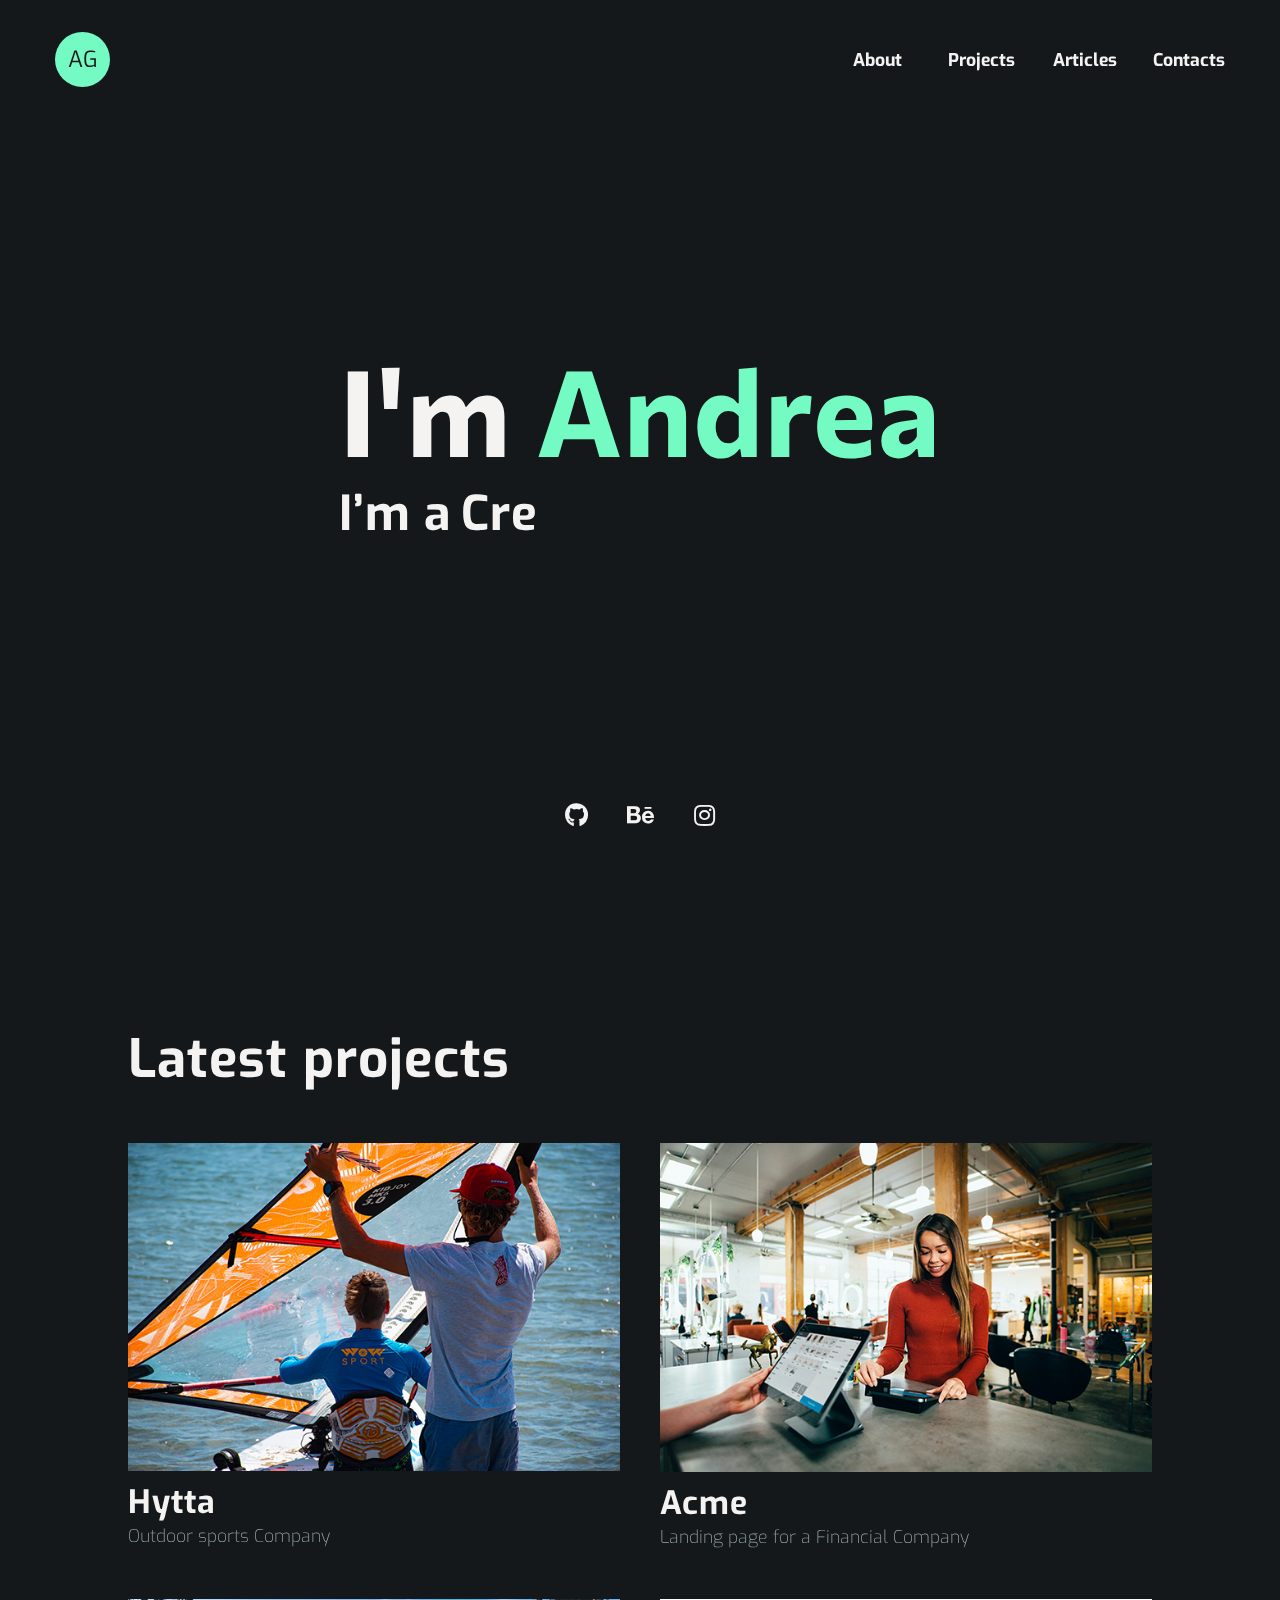
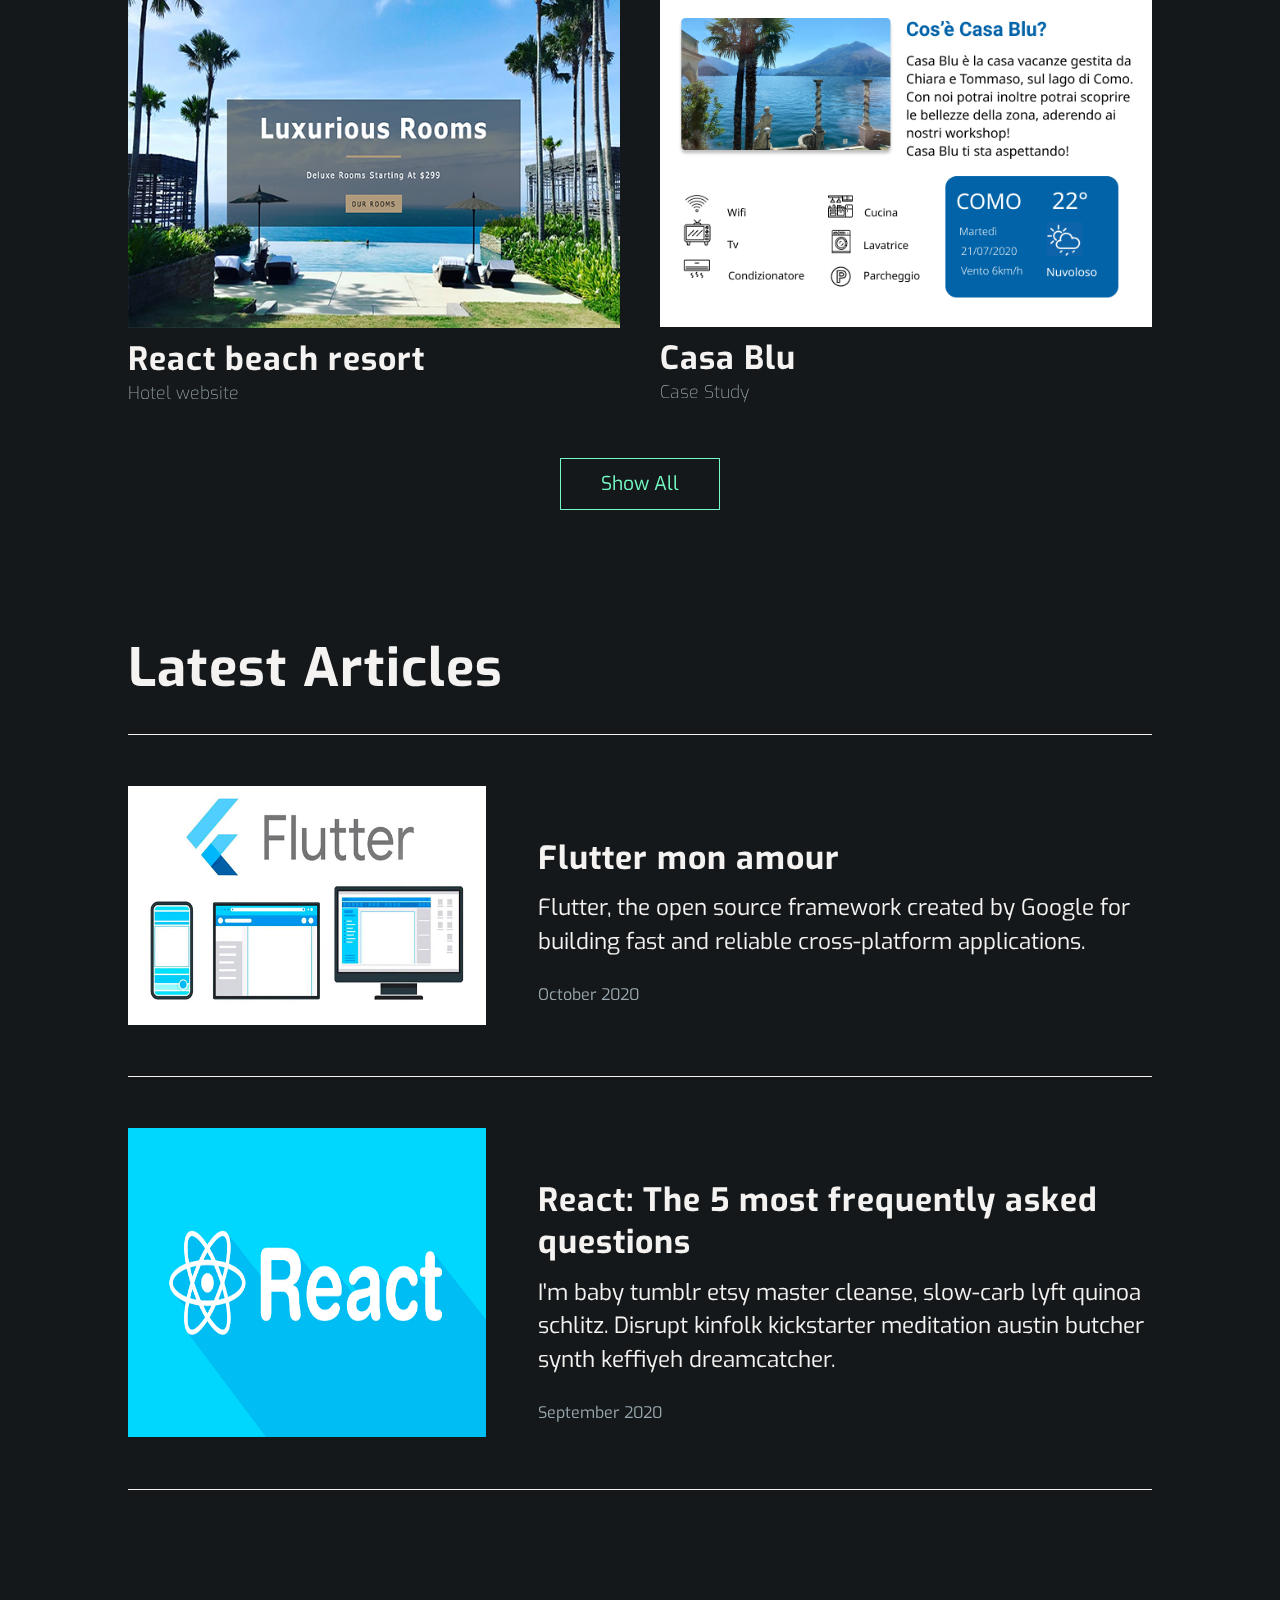
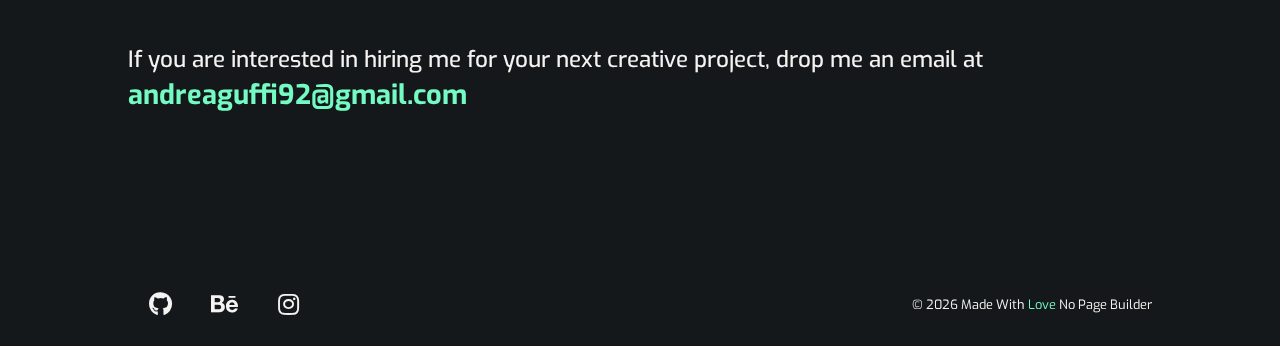
==== commit 0626dcca: "ok" ====
--- a/index.html
+++ b/index.html
@@ -179,12 +179,12 @@
         </div>
 
         <div class="blog__container__single">
-          <img src="img/flutter-sm.jpg" alt="flutter img" width="100%" height="auto"> 
+          <img src="img/react2-sm.jpg" alt="react logo image" width="100%" height="auto"> 
           <div class="blog__container__single--container">
             
-            <a href=""><h4>Flutter</h4></a>
+            <a href="art-react.html"><h4>React: The 5 most frequently asked questions</h4></a>
             <p>I'm baby tumblr etsy master cleanse, slow-carb lyft quinoa schlitz. Disrupt kinfolk kickstarter meditation austin butcher synth keffiyeh dreamcatcher.</p>
-            <p class="date">October 2020</p>
+            <p class="date">September 2020</p>
           </div>  
         </div>
 
--- a/style.css
+++ b/style.css
@@ -699,7 +699,7 @@
 */
 
 .hero--project{
-  background: url(img/hytta-bg.jpg) no-repeat center center;
+  background: url(img/hytta-bg2.jpg) no-repeat center center;
   background-size: cover;
   background-position: center;
   margin-left: 0;
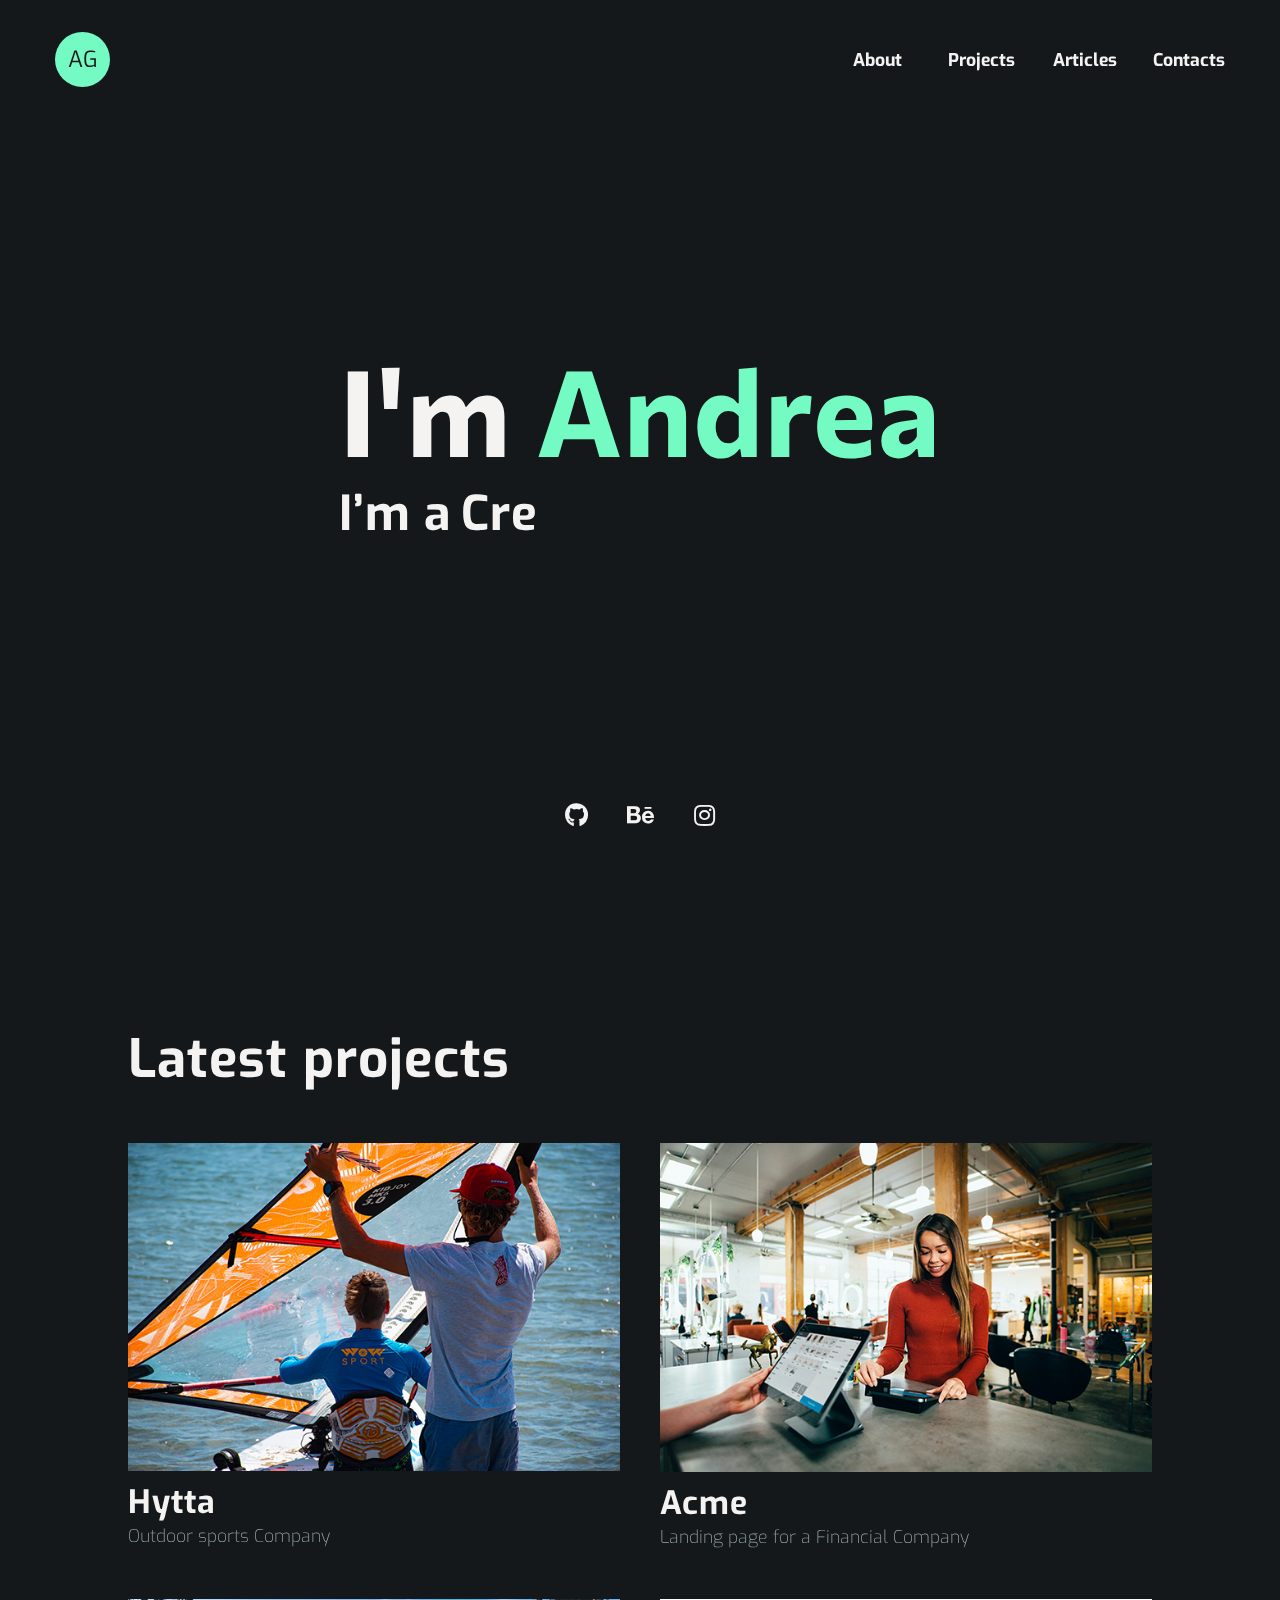
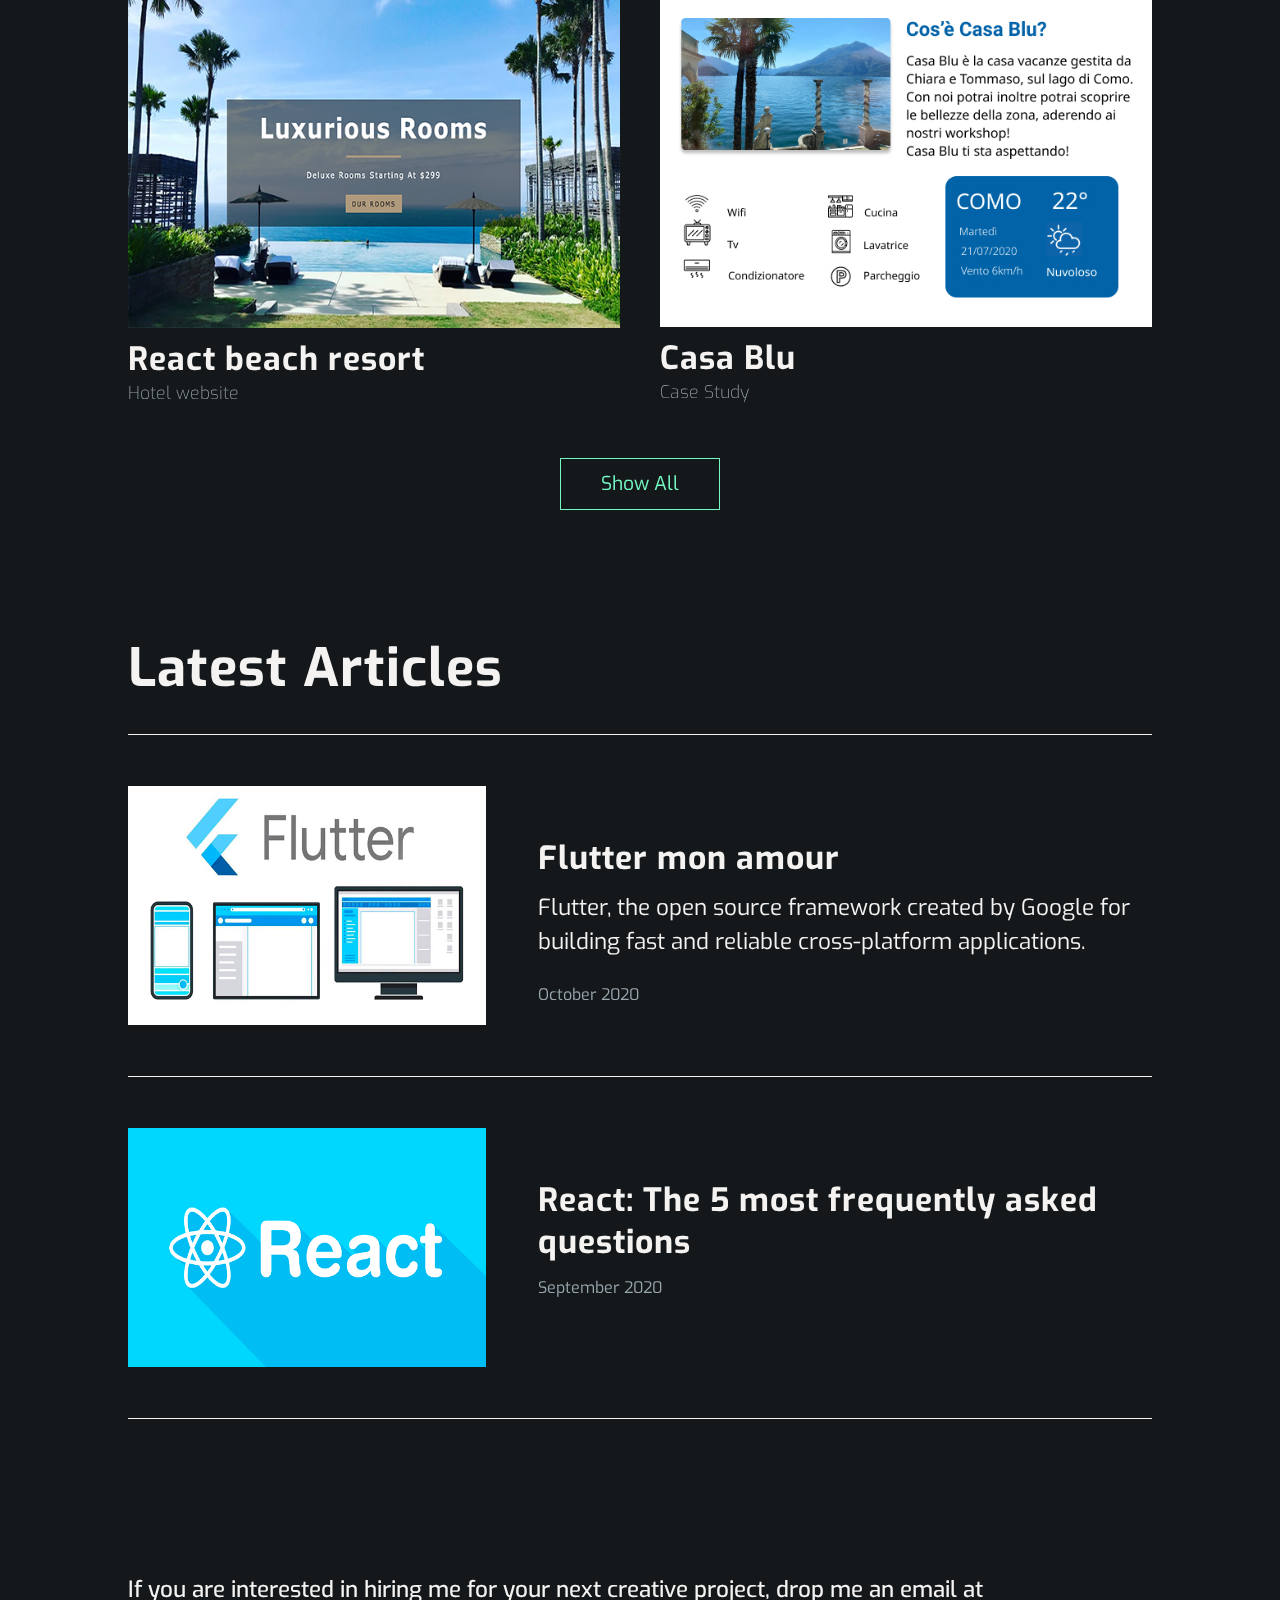
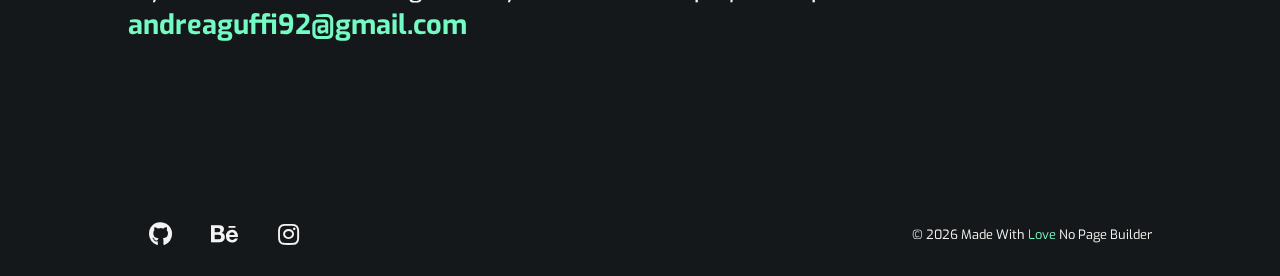
==== commit 5211e454: "ok" ====
--- a/index.html
+++ b/index.html
@@ -183,7 +183,7 @@
           <div class="blog__container__single--container">
             
             <a href="art-react.html"><h4>React: The 5 most frequently asked questions</h4></a>
-            <p>I'm baby tumblr etsy master cleanse, slow-carb lyft quinoa schlitz. Disrupt kinfolk kickstarter meditation austin butcher synth keffiyeh dreamcatcher.</p>
+            <!--<p>Many companies such as AirBnB, Netflix use React as a technology...</p>-->
             <p class="date">September 2020</p>
           </div>  
         </div>
--- a/style.css
+++ b/style.css
@@ -707,7 +707,7 @@
   margin-top: 15%;
 }
 
-.hero--project.hero--project--resort{background: url(img/resortbg.jpg) no-repeat center center;}
+.hero--project.hero--project--resort{background: url(img/resort-bg.jpg) no-repeat center center;}
 .hero--project.hero--project--acme{background: url(img/acme-bg.jpg) no-repeat center center;}
 .hero--project.hero--project--taag{background: url(img/taag.jpg) no-repeat center center;}
 .hero--project.hero--project--casablu{background: url(img/casablu-bg.jpg) no-repeat center center;}
@@ -769,8 +769,8 @@
 ===============
 */
 .cursor{
-  width: 1.8rem;
-  height: 1.8rem;
+  width: 1.5rem;
+  height: 1.5rem;
   border: 2px solid var(--secondary-col);
   border-radius: 50%;
   position: absolute;
@@ -778,7 +778,7 @@
   pointer-events: none;
   transition: all 0.3s ease;
   transition-property: transform, background;
-  transform-origin: 100% 100%;
+  transform-origin: 30% 30%;
   z-index: 1;
   /*backdrop-filter: grayscale();*/
   backdrop-filter: hue-rotate(180deg);
